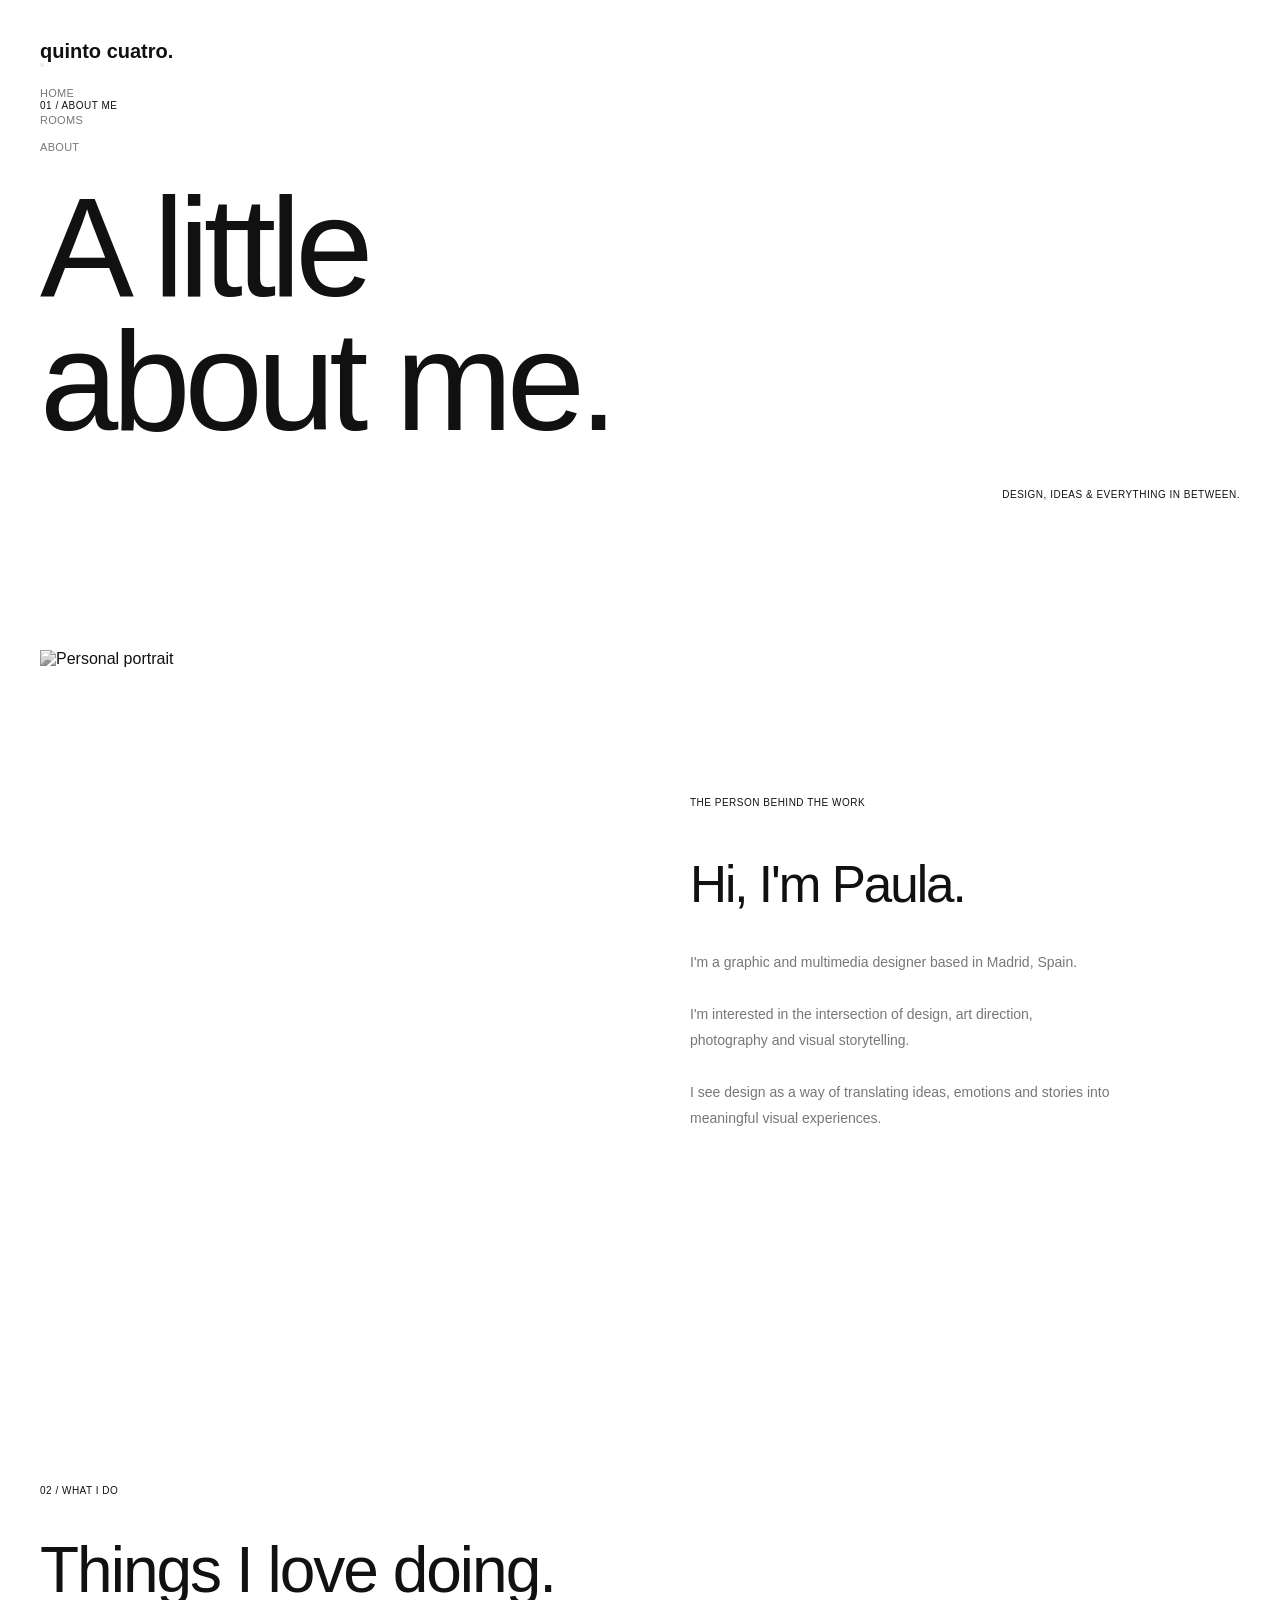
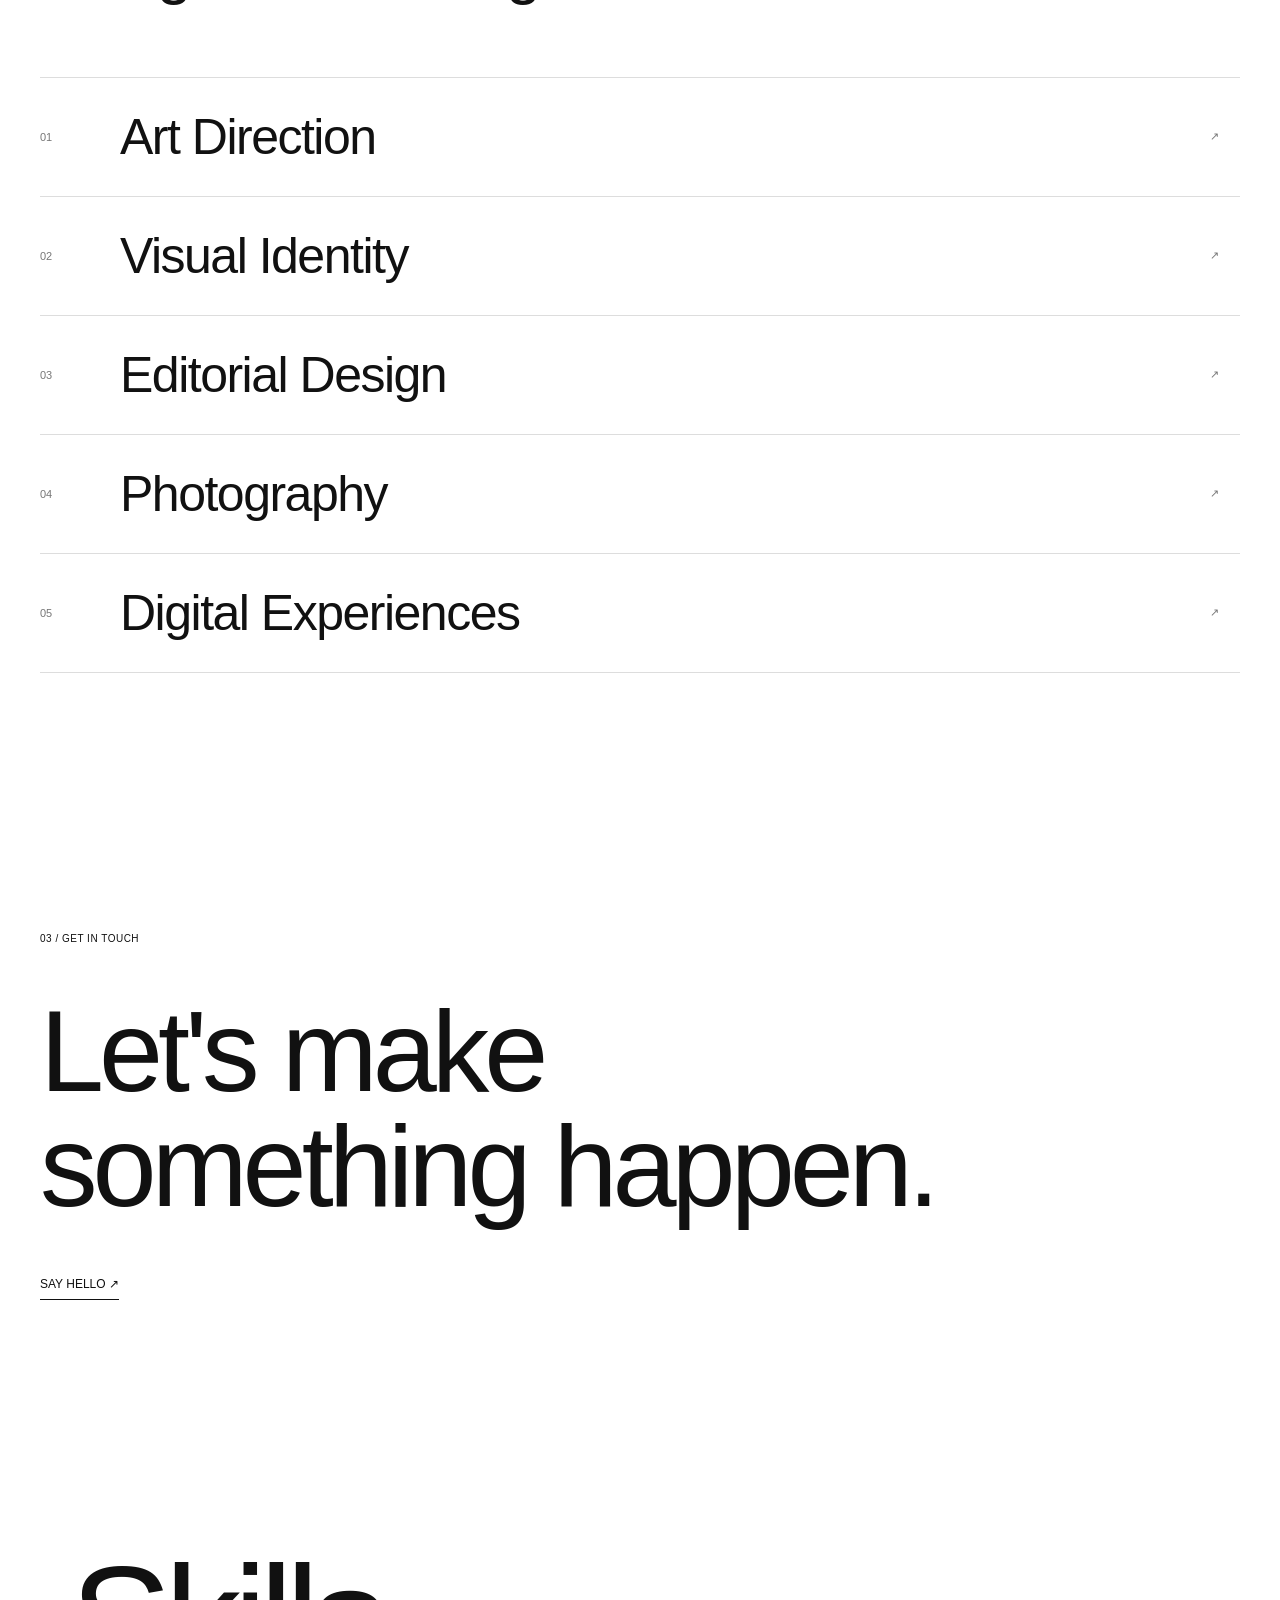
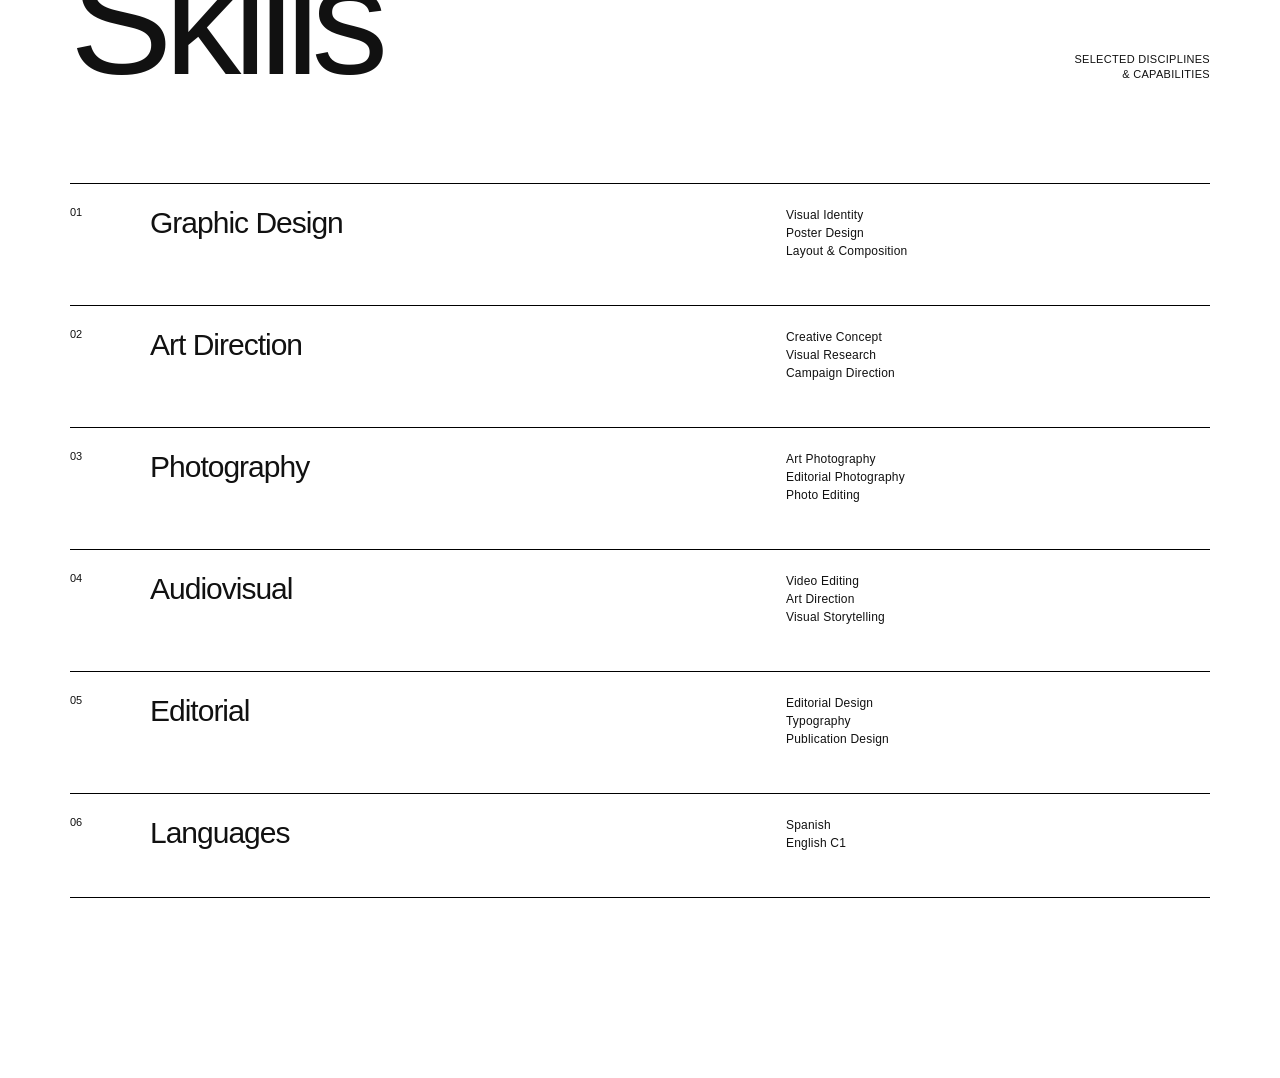
==== about.html @ a39e6487 "Base Home, Rooms, About" ====
<!DOCTYPE html>
<html lang="en">


<head>

    <meta charset="UTF-8">
    <meta name="viewport" content="widht=device-width, initial-scale=1.0">

    <title>bare studio.</title>

    <meta name="description" content="bare studio. Fine Line Tattoo studio in Copenhage.">

    <link rel="stylesheet" href="css/style.css">

</head>



<body>
    <!--MENÚ-->
    <header class="header">
        <div class="logo">
            <a href="index.html">quinto cuatro.</a>
        </div>

        <button type="button"
                class="menu-btn"
                aria-label="Menu"
                aria-controls="main-menu"
                aria-expanded="false">
            <span></span>
            <span></span>
            <span></span>
        </button>

        <nav class="navigation menu" id="main-menu">
            <ul>
                <li><a href="index.html">HOME</a></li>
                <li><a href="rooms.html">ROOMS</a></li>
                <li><a href="about.html">ABOUT</a></li>
            </ul>
        </nav>
    </header>

    <!-- ABOUT ME -->


<!-- ABOUT ME -->

<section class="portfolio-about" id="about">

    <!-- INTRODUCCIÓN -->

    <div class="portfolio-about-intro">

        <p class="portfolio-label">01 / ABOUT ME</p>

        <h1 class="portfolio-about-title">
            A little<br>
            about me.
        </h1>

        <p class="portfolio-intro-caption">
            DESIGN, IDEAS & EVERYTHING IN BETWEEN.
        </p>

    </div>


    <!-- PRESENTACIÓN -->

    <div class="portfolio-about-content">

        <div class="portfolio-about-image">
            <img src="images/about-me.jpg"
                 alt="Personal portrait">
        </div>

        <div class="portfolio-about-info">

            <span class="portfolio-small-label">
                THE PERSON BEHIND THE WORK
            </span>

            <h2>Hi, I'm Paula.</h2>

            <p>
                I'm a graphic and multimedia designer
                based in Madrid, Spain.
            </p>

            <p>
                I'm interested in the intersection
                of design, art direction, photography
                and visual storytelling.
            </p>

            <p>
                I see design as a way of translating
                ideas, emotions and stories into
                meaningful visual experiences.
            </p>

        </div>

    </div>


    <!-- DISCIPLINAS -->

    <div class="portfolio-disciplines">

        <div class="portfolio-disciplines-heading">
            <span class="portfolio-small-label">
                02 / WHAT I DO
            </span>

            <h2>Things I love doing.</h2>
        </div>

        <div class="portfolio-disciplines-list">

            <div class="portfolio-discipline">
                <span>01</span>
                <h3>Art Direction</h3>
                <span>↗</span>
            </div>

            <div class="portfolio-discipline">
                <span>02</span>
                <h3>Visual Identity</h3>
                <span>↗</span>
            </div>

            <div class="portfolio-discipline">
                <span>03</span>
                <h3>Editorial Design</h3>
                <span>↗</span>
            </div>

            <div class="portfolio-discipline">
                <span>04</span>
                <h3>Photography</h3>
                <span>↗</span>
            </div>

            <div class="portfolio-discipline">
                <span>05</span>
                <h3>Digital Experiences</h3>
                <span>↗</span>
            </div>

        </div>

    </div>


    <!-- CONTACTO -->

    <div class="portfolio-about-contact">

        <p class="portfolio-small-label">
            03 / GET IN TOUCH
        </p>

        <h2>Let's make<br>something happen.</h2>

        <a href="mailto:hello@example.com">
            SAY HELLO ↗
        </a>

    </div>

</section>




    <!--SKILLS-->
    <section class="skills">

        <div class="skills-header">
            <h2>Skills</h2>

            <p>
                SELECTED DISCIPLINES<br>
                & CAPABILITIES
            </p>
        </div>


        <div class="skills-list">

            <div class="skill-row">
                <span class="skill-number">01</span>

                <h3>Graphic Design</h3>

                <p>
                    Visual Identity<br>
                    Poster Design<br>
                    Layout & Composition
                </p>
            </div>


            <div class="skill-row">
                <span class="skill-number">02</span>

                <h3>Art Direction</h3>

                <p>
                    Creative Concept<br>
                    Visual Research<br>
                    Campaign Direction
                </p>
            </div>


            <div class="skill-row">
                <span class="skill-number">03</span>

                <h3>Photography</h3>

                <p>
                    Art Photography<br>
                    Editorial Photography<br>
                    Photo Editing
                </p>
            </div>


            <div class="skill-row">
                <span class="skill-number">04</span>

                <h3>Audiovisual</h3>

                <p>
                    Video Editing<br>
                    Art Direction<br>
                    Visual Storytelling
                </p>
            </div>


            <div class="skill-row">
                <span class="skill-number">05</span>

                <h3>Editorial</h3>

                <p>
                    Editorial Design<br>
                    Typography<br>
                    Publication Design
                </p>
            </div>

             <div class="skill-row">
                <span class="skill-number">06</span>

                <h3>Languages</h3>

                <p>
                    Spanish<br>
                    English C1<br>
                </p>
            </div>

        </div>

    </section>


    <script src="https://code.jquery.com/jquery-3.7.1.min.js"></script>
    <script src="js/script.js"></script>


</body>

</html>
---- css/style.css ----
/*GENERAL*/

*{
    margin: 0;
    padding: 0;
    box-sizing: border-box;
}

body {
    background-color: #ffffff;
    color: #111111;
    font-family: Arial, Helvetica, sans-serif;font-family: Arial, Helvetica, sans-serif;
}

/*HOME*/
/* 1) Header */

.header {
    position: fixed;
    z-index: 9999;
    top: 40px;
    left: 40px;
    display: flex;
    flex-direction: column;
    align-items: flex-start;
}

.logo a {
    text-decoration: none;
    color: #111111;
    font-size: 20px;
    font-weight: 600;
    letter-spacing: -0.7;
}

.navigation {
    margin-top: 16px;
}

.navigation ul {
    list-style: none;
    display: flex;
    flex-direction: column;
    gap: 9px;
}

.navigation a {
    text-decoration: none;
    color: #777777;
    font-size: 11px;
    font-weight: 400;
    letter-spacing: 0.3px;
    transition: color 0.3 ease;
}

.navigation a:hover {
    color: #111111;
}



/* 2) Hero */
.hero {
    width: 100%;
    height: 100vh;
    min-height: 650px;
    position: relative;
    display: flex;
    justify-content: center;
    align-items: center;
    padding-left: 80px;
    box-sizing: border-box;
}

.hero-title h1 {
    font-size: 100px;
    font-weight: 500;
    letter-spacing: -5px;
    color: #111111;
    transform: translateX(60px);
}

.hero-bottom {
    position: absolute;
    bottom: 40px;
    width: auto;
    left: 80px;
    right: 0;
    display: flex;
    justify-content: space-between;
    align-items: end;
}

.hero-button {
    grid-column: 2;
    justify-self: center;
    display: flex;
    justify-content: space-between;
}


.hero-info {
    grid-column: 1;
    justify-self: start;
    margin-left: 150px;
    text-align: left;
}

.hero-info p {
    font-size: 11px;
    line-height: 1.6;
    letter-spacing: 0.5px;
    color: #333333;
}


.hero-bottom a {
    display: inline-block;
    width: auto;
    background-color: #111111;
    color: #ffffff;
    text-decoration: none;
    font-size: 11px;
    letter-spacing: 0.5px;
    padding: 14px 28px;
    white-space: nowrap;
    transition: background-color 0.3 ease;
}

.hero-bottom a:hover {
    background-color: #777777;
}

.hero-location {
    grid-column: 3;
    justify-self: end;
    margin-right: 50px;
    text-align: right;
}

.hero-location p {
    font-size: 11px;
    line-height: 1.6;
    letter-spacing: 0.5px;
    color: #333333;
}


/* 3) Selected Work */

.home-work {
    padding: 5px 30px 220px;

    background-color: white;

    font-family: "Helvetica Neue", Helvetica, Arial, sans-serif;
}


.work-intro {
    display: grid;
    grid-template-columns: 1fr 1.5fr 1fr;

    margin-bottom: 180px;

    font-size: 11px;
    line-height: 1.4;
    letter-spacing: 0.3px;
}

.work-intro-text {
    max-width: 320px;
}

.work-intro p:last-child {
    text-align: right;
}

.home-project {
    display: block;

    color: black;
    text-decoration: none;
}

.home-project img {
    display: block;

    width: 100%;
    height: auto;

    transition: opacity 0.4s ease;
}

.home-project:hover img {
    opacity: 0.75;
}


.home-project-info {
    display: grid;
    grid-template-columns: 40px 1fr auto;

    margin-top: 8px;

    font-size: 11px;
    letter-spacing: 0.2px;
}

.home-project-info span:last-child {
    color: #999;
}


.project-large {
    width: 30%;

    margin-left: 5%;
    margin-bottom: 220px;
}


.project-small-right {
    width: 24%;

    margin-left: auto;
    margin-right: 12%;
    margin-bottom: 230px;
}

.project-medium-left {
    width: 32%;

    margin-left: 22%;
}


.all-work {
    width: 100%;
    padding: 120px 30px 80px;

    background-color: white;

    font-family: "Helvetica Neue", Helvetica, Arial, sans-serif;
}


.all-work p {
    margin: 0 0 30px;

    font-size: 11px;
    font-weight: 400;
    letter-spacing: 0.3px;

    text-transform: uppercase;
}

.all-work a {
    width: 100%;

    display: flex;
    justify-content: space-between;
    align-items: flex-end;

    padding-bottom: 18px;

    border-bottom: 1px solid black;

    color: black;
    text-decoration: none;

    font-size: clamp(70px, 12vw, 20px);
    font-weight: 500;

    line-height: 0.85;
    letter-spacing: -8px;
}

.all-work a span {
    font-size: 40px;
    font-weight: 400;

    line-height: 1;
    letter-spacing: 0;

    margin-bottom: 10px;

    transition: transform 0.3s ease;
}


.all-work a:hover span {
    transform: translate(8px, -8px);
}

/*ROOMS*/

/* =========================
   ROOMS
========================= */

.rooms-section {
    background-color: #ffffff;
    color: #111111;
    padding: 100px 40px 80px;
}


/* HEADER */

.rooms-header {
    margin-bottom: 90px;
}

.rooms-top {
    display: flex;
    justify-content: space-between;
    gap: 20px;
    margin-bottom: 70px;
}

.rooms-top span {
    font-size: 10px;
    letter-spacing: 0.5px;
}

.rooms-header h1 {
    font-size: clamp(55px, 8vw, 120px);
    font-weight: 400;
    letter-spacing: -5px;
    line-height: 1;
    margin: 0 0 30px;
}

.rooms-header p {
    font-size: 13px;
    line-height: 1.8;
    color: #777777;
}


/* HORIZONTAL TABS */

.rooms-tabs {
    display: flex;
    justify-content: space-between;
    align-items: center;
    gap: 25px;
    border-bottom: 1px solid #dddddd;
    margin-bottom: 45px;
}

.room-tab {
    position: relative;
    background: none;
    border: none;
    padding: 0 0 20px;
    color: #999999;
    font-size: 11px;
    font-weight: 400;
    letter-spacing: 0.5px;
    white-space: nowrap;
    cursor: pointer;
    transition: color 0.3s ease;
}

.room-tab:hover {
    color: #111111;
}

.room-tab.active {
    color: #111111;
}

.room-tab.active::after {
    content: "";
    position: absolute;
    bottom: -1px;
    left: 0;
    width: 100%;
    height: 2px;
    background-color: #111111;
}


/* PANELS */

.room-panel {
    display: none;
}

.room-panel.active {
    display: block;
    animation: fadeIn 0.4s ease;
}

@keyframes fadeIn {
    from {
        opacity: 0;
        transform: translateY(10px);
    }

    to {
        opacity: 1;
        transform: translateY(0);
    }
}


/* GALLERY */

.room-gallery {
    display: grid;
    grid-template-columns: repeat(2, minmax(0, 1fr));
    gap: 25px;
}

.room-gallery img {
    display: block;
    width: 100%;
    height: 500px;
    object-fit: cover;
}


/* BOTTOM */

.rooms-bottom {
    display: flex;
    justify-content: space-between;
    gap: 20px;
    border-top: 1px solid #dddddd;
    margin-top: 100px;
    padding-top: 25px;
}

.rooms-bottom span {
    font-size: 10px;
    letter-spacing: 0.5px;
}


/* RESPONSIVE */

@media (max-width: 800px) {

    .rooms-section {
        padding: 70px 20px 50px;
    }

    .rooms-header {
        margin-bottom: 65px;
    }

    .rooms-header h1 {
        font-size: 55px;
        letter-spacing: -2px;
    }

    .rooms-tabs {
        justify-content: flex-start;
        gap: 30px;
        overflow-x: auto;
        scrollbar-width: none;
    }

    .rooms-tabs::-webkit-scrollbar {
        display: none;
    }

    .room-gallery {
        gap: 15px;
    }

    .room-gallery img {
        height: 350px;
    }
}

@media (max-width: 480px) {

    .rooms-header h1 {
        font-size: 45px;
    }

    .room-gallery {
        grid-template-columns: 1fr;
    }

    .room-gallery img {
        height: auto;
    }

    .rooms-bottom {
        margin-top: 60px;
    }
}


/*ABOUT*/
/* 1) About me */

.portfolio-about {
    background: #ffffff;
    color: #111111;
    padding: 100px 40px 40px;
}

/* INTRO */

.portfolio-about-intro {
    margin-bottom: 150px;
}

.portfolio-label,
.portfolio-small-label {
    font-size: 10px;
    font-weight: 400;
    letter-spacing: 0.5px;
}

.portfolio-about-title {
    font-size: clamp(65px, 11vw, 170px);
    font-weight: 400;
    letter-spacing: -6px;
    line-height: 0.95;
    margin: 70px 0 40px;
}

.portfolio-intro-caption {
    font-size: 10px;
    letter-spacing: 0.5px;
    text-align: right;
}


/* PRESENTACIÓN */

.portfolio-about-content {
    display: grid;
    grid-template-columns: 1fr 1fr;
    gap: 100px;
    align-items: center;
    margin-bottom: 180px;
}

.portfolio-about-image img {
    display: block;
    width: 100%;
    height: 650px;
    object-fit: cover;
    filter: grayscale(100%);
}

.portfolio-about-info {
    max-width: 420px;
}

.portfolio-about-info h2 {
    font-size: clamp(36px, 4vw, 60px);
    font-weight: 400;
    letter-spacing: -2px;
    margin: 45px 0 35px;
}

.portfolio-about-info p {
    font-size: 14px;
    line-height: 1.9;
    color: #777777;
    margin-bottom: 25px;
}


/* DISCIPLINAS */

.portfolio-disciplines {
    margin-bottom: 180px;
}

.portfolio-disciplines-heading {
    margin-bottom: 70px;
}

.portfolio-disciplines-heading h2 {
    font-size: clamp(35px, 5vw, 65px);
    font-weight: 400;
    letter-spacing: -2px;
    margin-top: 35px;
}

.portfolio-discipline {
    display: grid;
    grid-template-columns: 60px 1fr 30px;
    align-items: center;
    gap: 20px;
    padding: 30px 0;
    border-top: 1px solid #dddddd;
}

.portfolio-discipline:last-child {
    border-bottom: 1px solid #dddddd;
}

.portfolio-discipline span {
    font-size: 11px;
    color: #777777;
}

.portfolio-discipline h3 {
    font-size: clamp(25px, 4vw, 50px);
    font-weight: 400;
    letter-spacing: -1.5px;
    margin: 0;
    transition: transform 0.3s ease;
}

.portfolio-discipline:hover h3 {
    transform: translateX(15px);
}


/* CONTACTO */

.portfolio-about-contact {
    padding: 80px 0 100px;
}

.portfolio-about-contact h2 {
    font-size: clamp(55px, 9vw, 130px);
    font-weight: 400;
    letter-spacing: -5px;
    line-height: 1;
    margin: 50px 0;
}

.portfolio-about-contact a {
    display: inline-block;
    color: #111111;
    text-decoration: none;
    font-size: 12px;
    padding-bottom: 8px;
    border-bottom: 1px solid #111111;
    transition: opacity 0.3s ease;
}

.portfolio-about-contact a:hover {
    opacity: 0.5;
}


/* RESPONSIVE */

@media (max-width: 800px) {

    .portfolio-about {
        padding: 70px 20px 30px;
    }

    .portfolio-about-intro {
        margin-bottom: 90px;
    }

    .portfolio-about-title {
        font-size: clamp(55px, 12vw, 90px);
        letter-spacing: -3px;
        margin-top: 50px;
    }

    .portfolio-about-content {
        grid-template-columns: 1fr;
        gap: 50px;
        margin-bottom: 110px;
    }

    .portfolio-about-image img {
        height: 450px;
    }

    .portfolio-disciplines {
        margin-bottom: 100px;
    }

    .portfolio-discipline {
        grid-template-columns: 35px 1fr 20px;
        gap: 10px;
        padding: 25px 0;
    }

    .portfolio-about-contact {
        padding: 40px 0 70px;
    }

    .portfolio-about-contact h2 {
        letter-spacing: -2px;
    }
}

@media (max-width: 480px) {

    .portfolio-about-title {
        font-size: 52px;
    }

    .portfolio-about-image img {
        height: 350px;
    }

    .portfolio-about-info h2 {
        font-size: 36px;
    }

    .portfolio-about-contact h2 {
        font-size: 50px;
    }
}



/* 2) Skills */

.skills {
    width: 100%;

    padding: 120px 70px 180px;

    background-color: white;

    font-family: inherit;
}

.skills-header {
    display: flex;
    justify-content: space-between;
    align-items: flex-end;

    margin-bottom: 100px;
}

.skills-header h2 {
    margin: 0;

    font-family: "Helvetica Neue", Helvetica, Arial, sans-serif;

    font-size: clamp(50px, 12vw, 190px);
    font-weight: 500;

    line-height: 0.8;
    letter-spacing: -8px;
}

.skills-header p {
    margin: 0;

    font-size: 11px;
    font-weight: 400;

    line-height: 1.4;
    letter-spacing: 0.3px;

    text-align: right;
}

.skills-list {
    width: 100%;

    border-top: 1px solid black;
}

.skill-row {
    display: grid;

    grid-template-columns: 80px 1.5fr 1fr;

    align-items: start;

    padding: 22px 0 45px;

    border-bottom: 1px solid black;
}

.skill-number {
    font-size: 11px;
}

.skill-row h3 {
    margin: 0;

    font-size: 30px;
    font-weight: 400;

    letter-spacing: -1px;
}

.skill-row p {
    margin: 0;

    font-size: 12px;
    font-weight: 400;

    line-height: 1.5;
    letter-spacing: 0.2px;
}



/* FOOTER  */

.portfolio-footer {
    width: 100%;
    box-sizing: border-box;
    background-color: #111111;
    color: #ffffff;
    padding: 45px 40px 25px;
}


/* TOP */

.footer-top {
    display: flex;
    justify-content: space-between;
    align-items: center;
    gap: 20px;
}

.footer-top > span {
    font-size: 10px;
    letter-spacing: 0.5px;
    color: #aaaaaa;
}

.footer-status {
    display: flex;
    align-items: center;
    gap: 10px;
}

.footer-status span:last-child {
    font-size: 10px;
    letter-spacing: 0.5px;
    color: #aaaaaa;
}

.status-dot {
    width: 7px;
    height: 7px;
    background-color: #b4d2b4;
    border-radius: 50%;
}



.footer-contact {
    padding: 100px 0 110px;
}

.footer-contact h2 {
    font-size: clamp(38px, 5vw, 70px);
    font-weight: 400;
    letter-spacing: -2px;
    line-height: 1.1;
    margin: 0 0 20px;
}

.footer-contact p {
    font-size: 14px;
    color: #aaaaaa;
    margin-bottom: 40px;
}

.footer-contact-link {
    display: inline-flex;
    align-items: center;
    gap: 12px;
    padding-bottom: 8px;
    border-bottom: 1px solid #ffffff;
    color: #ffffff;
    text-decoration: none;
    font-size: 11px;
    letter-spacing: 0.5px;
    transition: opacity 0.3s ease;
}

.footer-contact-link:hover {
    opacity: 0.5;
}

.footer-contact-link svg {
    width: 16px;
    height: 16px;
    stroke-width: 1.5;
}



.footer-columns {
    display: grid;
    grid-template-columns: 1fr 1fr;
    gap: 60px;
    border-top: 1px solid #444444;
    padding: 45px 0 90px;
}

.footer-column {
    display: flex;
    flex-direction: column;
    align-items: flex-start;
    gap: 18px;
}

.footer-label {
    color: #888888;
    font-size: 10px;
    letter-spacing: 0.5px;
    margin-bottom: 15px;
}

.footer-column a {
    display: inline-flex;
    align-items: center;
    gap: 12px;
    color: #ffffff;
    text-decoration: none;
    font-size: 12px;
    transition: opacity 0.3s ease;
}

.footer-column a:hover {
    opacity: 0.5;
}

.footer-column a svg {
    width: 16px;
    height: 16px;
    stroke-width: 1.5;
}



.footer-identity {
    display: flex;
    justify-content: space-between;
    align-items: flex-end;
    gap: 30px;
    border-top: 1px solid #444444;
    padding: 35px 0;
}

.footer-logo {
    font-size: 28px;
    font-weight: 500;
    letter-spacing: -1px;
}

.footer-brand p {
    font-size: 10px;
    letter-spacing: 0.5px;
    color: #888888;
    margin-top: 12px;
}

.footer-location {
    display: flex;
    align-items: center;
    gap: 8px;
}

.footer-location span {
    font-size: 10px;
    color: #aaaaaa;
    letter-spacing: 0.5px;
}

.footer-location svg {
    width: 15px;
    height: 15px;
    stroke-width: 1.5;
}



.footer-bottom {
    display: flex;
    justify-content: space-between;
    align-items: center;
    gap: 20px;
    border-top: 1px solid #444444;
    padding-top: 25px;
}

.footer-bottom span,
.footer-bottom a {
    color: #888888;
    font-size: 10px;
    letter-spacing: 0.5px;
    text-decoration: none;
}

.footer-bottom a {
    display: flex;
    align-items: center;
    gap: 8px;
    transition: color 0.3s ease;
}

.footer-bottom a:hover {
    color: #ffffff;
}

.footer-bottom a svg {
    width: 14px;
    height: 14px;
}


/* RESPONSIVE */

@media (max-width: 800px) {

    .portfolio-footer {
        padding: 35px 20px 25px;
    }

    .footer-contact {
        padding: 80px 0;
    }

    .footer-contact h2 {
        font-size: 45px;
    }

    .footer-columns {
        gap: 30px;
        padding-bottom: 70px;
    }

}

@media (max-width: 480px) {

    .footer-top {
        align-items: flex-start;
    }

    .footer-status span:last-child {
        font-size: 8px;
    }

    .footer-contact h2 {
        font-size: 36px;
    }

    .footer-columns {
        grid-template-columns: 1fr 1fr;
        gap: 20px;
    }

    .footer-identity {
        align-items: flex-start;
        flex-direction: column;
        gap: 25px;
    }

    .footer-bottom span,
    .footer-bottom a {
        font-size: 9px;
    }
}
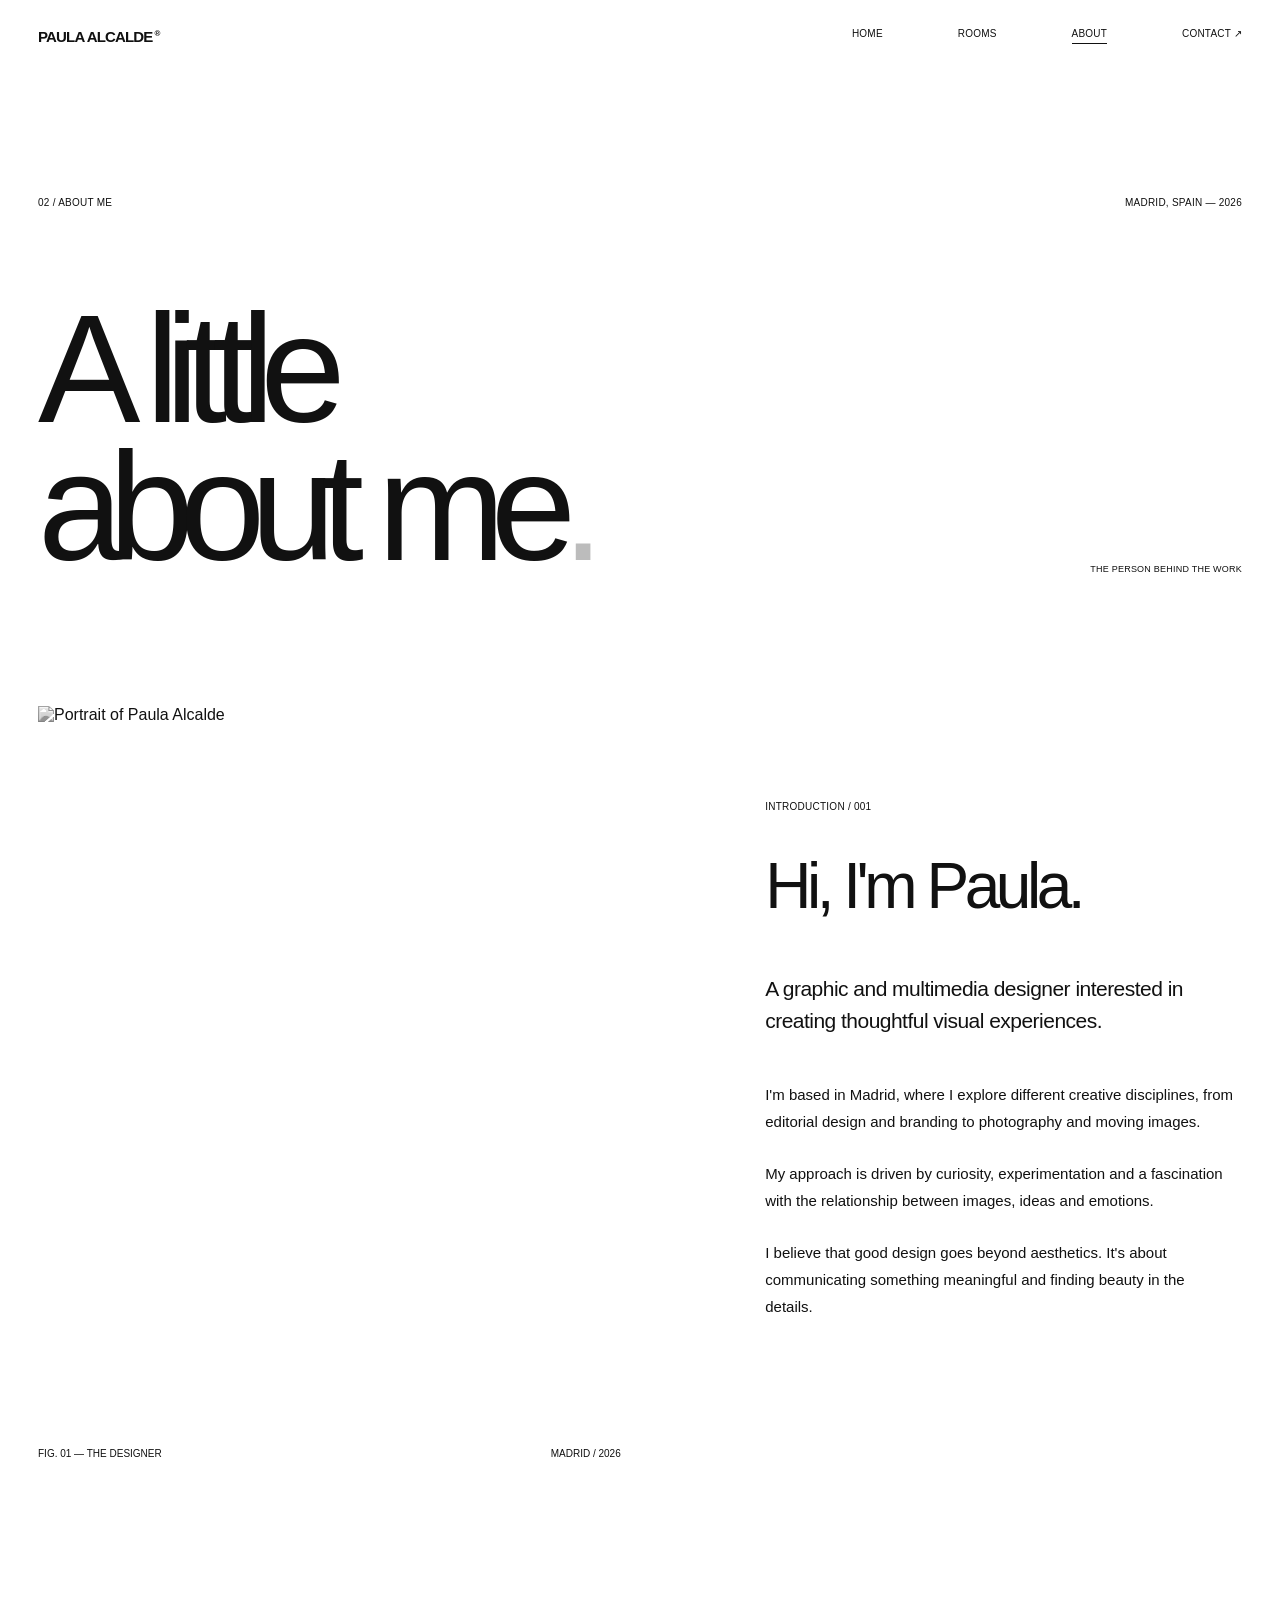
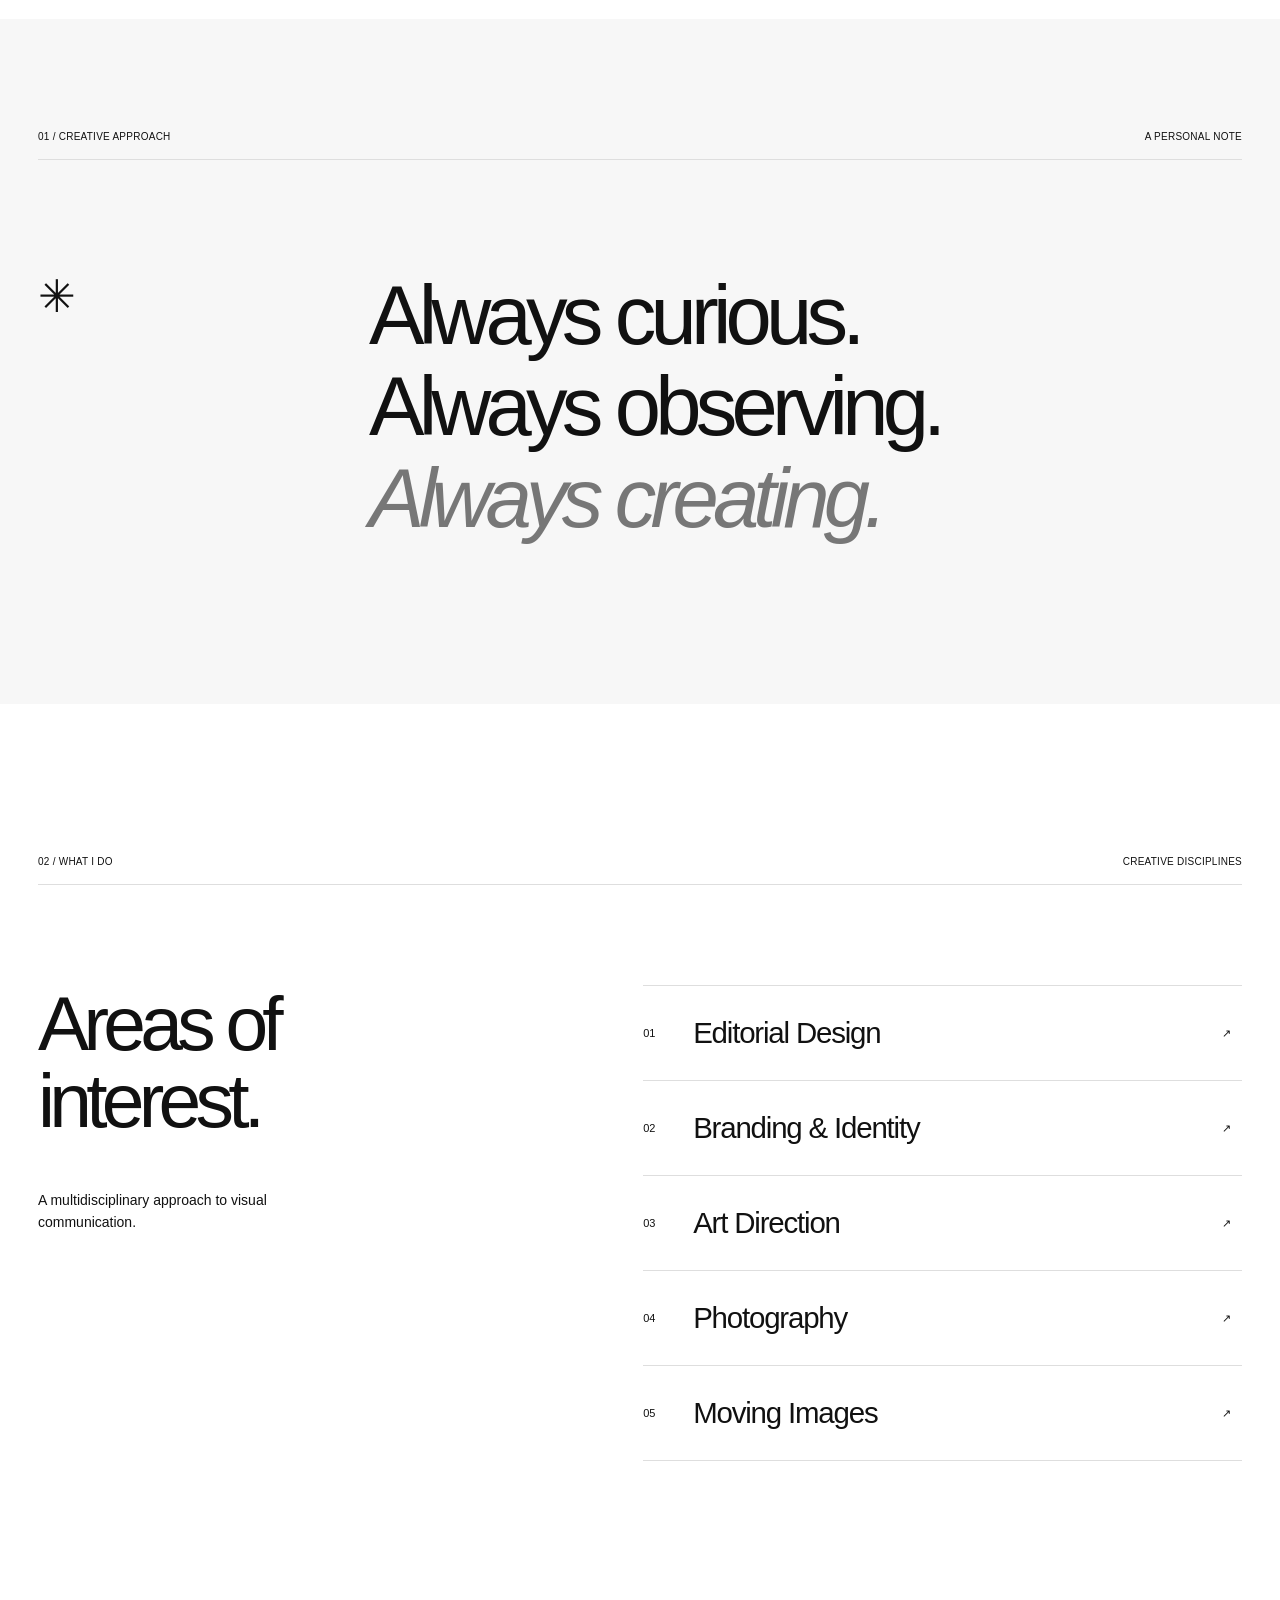
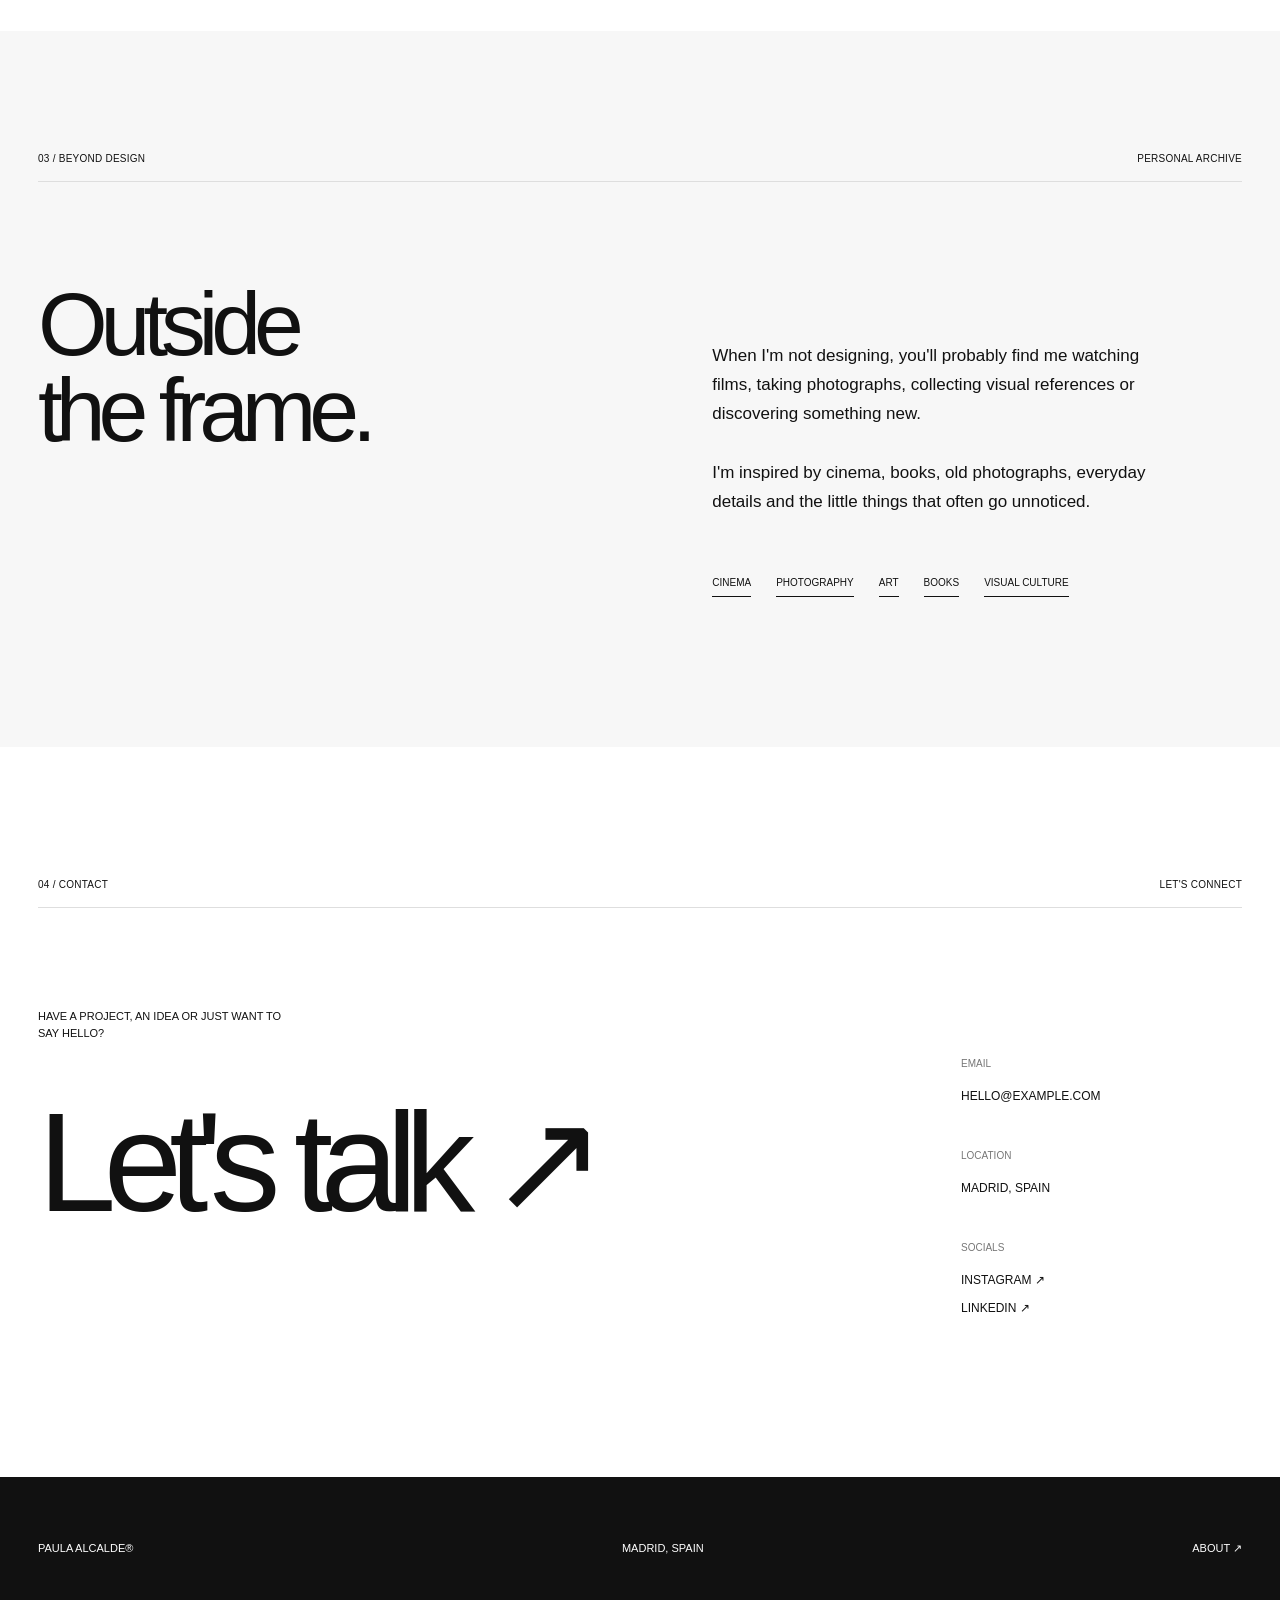
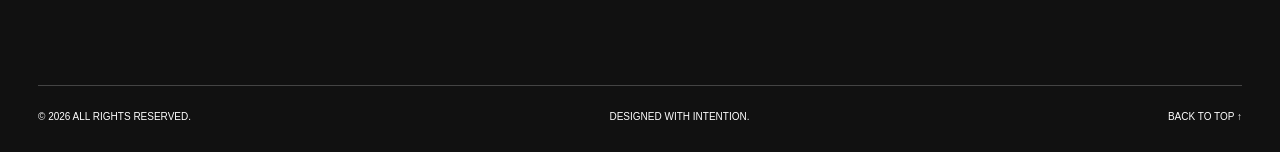
==== commit 5f0670f4: "base" ====
--- a/about.html
+++ b/about.html
@@ -1,281 +1,407 @@
+
 <!DOCTYPE html>
 <html lang="en">
 
-
 <head>
 
     <meta charset="UTF-8">
-    <meta name="viewport" content="widht=device-width, initial-scale=1.0">
-
-    <title>bare studio.</title>
-
-    <meta name="description" content="bare studio. Fine Line Tattoo studio in Copenhage.">
+    <meta name="viewport"
+          content="width=device-width, initial-scale=1.0">
+
+    <meta name="description"
+          content="About Paula Alcalde, a graphic and multimedia designer based in Madrid.">
+
+    <title>About — Paula Alcalde®</title>
 
     <link rel="stylesheet" href="css/style.css">
 
+    <script src="js/script.js" defer></script>
+
 </head>
 
-
-
 <body>
-    <!--MENÚ-->
-    <header class="header">
-        <div class="logo">
-            <a href="index.html">quinto cuatro.</a>
+
+    <!-- HEADER -->
+
+    <header class="site-header">
+
+        <a class="wordmark" href="index.html">
+            PAULA ALCALDE<sup>®</sup>
+        </a>
+
+        <button class="menu-button"
+                type="button"
+                aria-label="Toggle navigation"
+                aria-expanded="false"
+                aria-controls="navigation">
+            MENU
+        </button>
+
+        <nav class="site-nav"
+             id="navigation"
+             aria-label="Main navigation">
+
+            <a href="index.html">HOME</a>
+            <a href="rooms.html">ROOMS</a>
+            <a href="about.html" aria-current="page">ABOUT</a>
+            <a href="mailto:hello@example.com">CONTACT ↗</a>
+
+        </nav>
+
+    </header>
+
+
+    <main>
+
+        <!-- ABOUT INTRODUCTION -->
+
+        <section class="about-intro wrap">
+
+            <div class="intro-meta eyebrow">
+
+                <span>02 / ABOUT ME</span>
+                <span>MADRID, SPAIN — 2026</span>
+
+            </div>
+
+            <div class="about-heading">
+
+                <h1 class="reveal">
+                    A little<br>
+                    about me<span class="muted">.</span>
+                </h1>
+
+                <p class="micro">
+                    THE PERSON BEHIND THE WORK
+                </p>
+
+            </div>
+
+
+            <!-- PORTRAIT & INTRODUCTION -->
+
+            <div class="about-layout">
+
+                <div class="about-image reveal">
+
+                    <img src="images/about/portrait.jpg"
+                         alt="Portrait of Paula Alcalde">
+
+                    <div class="image-caption">
+
+                        <span>FIG. 01 — THE DESIGNER</span>
+                        <span>MADRID / 2026</span>
+
+                    </div>
+
+                </div>
+
+
+                <div class="about-text reveal">
+
+                    <span class="eyebrow">
+                        INTRODUCTION / 001
+                    </span>
+
+                    <h2>
+                        Hi, I'm Paula.
+                    </h2>
+
+                    <p class="about-lead">
+                        A graphic and multimedia designer
+                        interested in creating thoughtful
+                        visual experiences.
+                    </p>
+
+                    <p>
+                        I'm based in Madrid, where I explore
+                        different creative disciplines,
+                        from editorial design and branding
+                        to photography and moving images.
+                    </p>
+
+                    <p>
+                        My approach is driven by curiosity,
+                        experimentation and a fascination
+                        with the relationship between
+                        images, ideas and emotions.
+                    </p>
+
+                    <p>
+                        I believe that good design goes
+                        beyond aesthetics. It's about
+                        communicating something meaningful
+                        and finding beauty in the details.
+                    </p>
+
+                </div>
+
+            </div>
+
+        </section>
+
+
+
+        <!-- PERSONAL STATEMENT -->
+
+        <section class="about-quote wrap">
+
+            <div class="section-meta eyebrow">
+
+                <span>01 / CREATIVE APPROACH</span>
+                <span>A PERSONAL NOTE</span>
+
+            </div>
+
+            <div class="quote-layout">
+
+                <span class="quote-symbol">✳</span>
+
+                <h2 class="reveal">
+                    Always curious.<br>
+                    Always observing.<br>
+                    <em>Always creating.</em>
+                </h2>
+
+            </div>
+
+        </section>
+
+
+
+        <!-- CREATIVE DISCIPLINES -->
+
+        <section class="about-disciplines wrap">
+
+            <div class="section-meta eyebrow">
+
+                <span>02 / WHAT I DO</span>
+                <span>CREATIVE DISCIPLINES</span>
+
+            </div>
+
+            <div class="disciplines-layout">
+
+                <div class="disciplines-heading">
+
+                    <h2 class="reveal">
+                        Areas of<br>
+                        interest.
+                    </h2>
+
+                    <p>
+                        A multidisciplinary approach
+                        to visual communication.
+                    </p>
+
+                </div>
+
+
+                <div class="disciplines-list">
+
+                    <div class="discipline-item">
+                        <span>01</span>
+                        <h3>Editorial Design</h3>
+                        <span>↗</span>
+                    </div>
+
+                    <div class="discipline-item">
+                        <span>02</span>
+                        <h3>Branding & Identity</h3>
+                        <span>↗</span>
+                    </div>
+
+                    <div class="discipline-item">
+                        <span>03</span>
+                        <h3>Art Direction</h3>
+                        <span>↗</span>
+                    </div>
+
+                    <div class="discipline-item">
+                        <span>04</span>
+                        <h3>Photography</h3>
+                        <span>↗</span>
+                    </div>
+
+                    <div class="discipline-item">
+                        <span>05</span>
+                        <h3>Moving Images</h3>
+                        <span>↗</span>
+                    </div>
+
+                </div>
+
+            </div>
+
+        </section>
+
+
+
+        <!-- BEYOND DESIGN -->
+
+        <section class="about-personal wrap">
+
+            <div class="section-meta eyebrow">
+
+                <span>03 / BEYOND DESIGN</span>
+                <span>PERSONAL ARCHIVE</span>
+
+            </div>
+
+
+            <div class="personal-layout">
+
+                <div class="personal-title">
+
+                    <h2 class="reveal">
+                        Outside<br>
+                        the frame.
+                    </h2>
+
+                </div>
+
+
+                <div class="personal-description reveal">
+
+                    <p>
+                        When I'm not designing, you'll
+                        probably find me watching films,
+                        taking photographs, collecting
+                        visual references or discovering
+                        something new.
+                    </p>
+
+                    <p>
+                        I'm inspired by cinema, books,
+                        old photographs, everyday details
+                        and the little things that often
+                        go unnoticed.
+                    </p>
+
+                    <div class="personal-interests">
+
+                        <span>CINEMA</span>
+                        <span>PHOTOGRAPHY</span>
+                        <span>ART</span>
+                        <span>BOOKS</span>
+                        <span>VISUAL CULTURE</span>
+
+                    </div>
+
+                </div>
+
+            </div>
+
+        </section>
+
+
+
+        <!-- CONTACT -->
+
+        <section class="about-contact wrap">
+
+            <div class="section-meta eyebrow">
+
+                <span>04 / CONTACT</span>
+                <span>LET'S CONNECT</span>
+
+            </div>
+
+
+            <div class="about-contact-layout">
+
+                <div>
+
+                    <p>
+                        HAVE A PROJECT, AN IDEA
+                        OR JUST WANT TO SAY HELLO?
+                    </p>
+
+                    <h2 class="reveal">
+
+                        <a href="mailto:hello@example.com">
+                            Let's talk ↗
+                        </a>
+
+                    </h2>
+
+                </div>
+
+
+                <div class="about-contact-info">
+
+                    <div>
+                        <span>EMAIL</span>
+
+                        <a href="mailto:hello@example.com">
+                            HELLO@EXAMPLE.COM
+                        </a>
+                    </div>
+
+                    <div>
+                        <span>LOCATION</span>
+                        <p>MADRID, SPAIN</p>
+                    </div>
+
+                    <div>
+                        <span>SOCIALS</span>
+
+                        <a href="https://www.instagram.com/"
+                           target="_blank"
+                           rel="noopener noreferrer">
+                            INSTAGRAM ↗
+                        </a>
+
+                        <a href="https://www.linkedin.com/"
+                           target="_blank"
+                           rel="noopener noreferrer">
+                            LINKEDIN ↗
+                        </a>
+
+                    </div>
+
+                </div>
+
+            </div>
+
+        </section>
+
+    </main>
+
+
+
+    <!-- FOOTER -->
+
+    <footer class="footer">
+
+        <div class="footer-top">
+
+            <span>PAULA ALCALDE®</span>
+            <span>MADRID, SPAIN</span>
+
+            <a href="about.html">
+                ABOUT ↗
+            </a>
+
         </div>
 
-        <button type="button"
-                class="menu-btn"
-                aria-label="Menu"
-                aria-controls="main-menu"
-                aria-expanded="false">
-            <span></span>
-            <span></span>
-            <span></span>
-        </button>
-
-        <nav class="navigation menu" id="main-menu">
-            <ul>
-                <li><a href="index.html">HOME</a></li>
-                <li><a href="rooms.html">ROOMS</a></li>
-                <li><a href="about.html">ABOUT</a></li>
-            </ul>
-        </nav>
-    </header>
-
-    <!-- ABOUT ME -->
-
-
-<!-- ABOUT ME -->
-
-<section class="portfolio-about" id="about">
-
-    <!-- INTRODUCCIÓN -->
-
-    <div class="portfolio-about-intro">
-
-        <p class="portfolio-label">01 / ABOUT ME</p>
-
-        <h1 class="portfolio-about-title">
-            A little<br>
-            about me.
-        </h1>
-
-        <p class="portfolio-intro-caption">
-            DESIGN, IDEAS & EVERYTHING IN BETWEEN.
-        </p>
-
-    </div>
-
-
-    <!-- PRESENTACIÓN -->
-
-    <div class="portfolio-about-content">
-
-        <div class="portfolio-about-image">
-            <img src="images/about-me.jpg"
-                 alt="Personal portrait">
+        <div class="footer-bottom">
+
+            <span>
+                © 2026 ALL RIGHTS RESERVED.
+            </span>
+
+            <span>
+                DESIGNED WITH INTENTION.
+            </span>
+
+            <a href="#">
+                BACK TO TOP ↑
+            </a>
+
         </div>
 
-        <div class="portfolio-about-info">
-
-            <span class="portfolio-small-label">
-                THE PERSON BEHIND THE WORK
-            </span>
-
-            <h2>Hi, I'm Paula.</h2>
-
-            <p>
-                I'm a graphic and multimedia designer
-                based in Madrid, Spain.
-            </p>
-
-            <p>
-                I'm interested in the intersection
-                of design, art direction, photography
-                and visual storytelling.
-            </p>
-
-            <p>
-                I see design as a way of translating
-                ideas, emotions and stories into
-                meaningful visual experiences.
-            </p>
-
-        </div>
-
-    </div>
-
-
-    <!-- DISCIPLINAS -->
-
-    <div class="portfolio-disciplines">
-
-        <div class="portfolio-disciplines-heading">
-            <span class="portfolio-small-label">
-                02 / WHAT I DO
-            </span>
-
-            <h2>Things I love doing.</h2>
-        </div>
-
-        <div class="portfolio-disciplines-list">
-
-            <div class="portfolio-discipline">
-                <span>01</span>
-                <h3>Art Direction</h3>
-                <span>↗</span>
-            </div>
-
-            <div class="portfolio-discipline">
-                <span>02</span>
-                <h3>Visual Identity</h3>
-                <span>↗</span>
-            </div>
-
-            <div class="portfolio-discipline">
-                <span>03</span>
-                <h3>Editorial Design</h3>
-                <span>↗</span>
-            </div>
-
-            <div class="portfolio-discipline">
-                <span>04</span>
-                <h3>Photography</h3>
-                <span>↗</span>
-            </div>
-
-            <div class="portfolio-discipline">
-                <span>05</span>
-                <h3>Digital Experiences</h3>
-                <span>↗</span>
-            </div>
-
-        </div>
-
-    </div>
-
-
-    <!-- CONTACTO -->
-
-    <div class="portfolio-about-contact">
-
-        <p class="portfolio-small-label">
-            03 / GET IN TOUCH
-        </p>
-
-        <h2>Let's make<br>something happen.</h2>
-
-        <a href="mailto:hello@example.com">
-            SAY HELLO ↗
-        </a>
-
-    </div>
-
-</section>
-
-
-
-
-    <!--SKILLS-->
-    <section class="skills">
-
-        <div class="skills-header">
-            <h2>Skills</h2>
-
-            <p>
-                SELECTED DISCIPLINES<br>
-                & CAPABILITIES
-            </p>
-        </div>
-
-
-        <div class="skills-list">
-
-            <div class="skill-row">
-                <span class="skill-number">01</span>
-
-                <h3>Graphic Design</h3>
-
-                <p>
-                    Visual Identity<br>
-                    Poster Design<br>
-                    Layout & Composition
-                </p>
-            </div>
-
-
-            <div class="skill-row">
-                <span class="skill-number">02</span>
-
-                <h3>Art Direction</h3>
-
-                <p>
-                    Creative Concept<br>
-                    Visual Research<br>
-                    Campaign Direction
-                </p>
-            </div>
-
-
-            <div class="skill-row">
-                <span class="skill-number">03</span>
-
-                <h3>Photography</h3>
-
-                <p>
-                    Art Photography<br>
-                    Editorial Photography<br>
-                    Photo Editing
-                </p>
-            </div>
-
-
-            <div class="skill-row">
-                <span class="skill-number">04</span>
-
-                <h3>Audiovisual</h3>
-
-                <p>
-                    Video Editing<br>
-                    Art Direction<br>
-                    Visual Storytelling
-                </p>
-            </div>
-
-
-            <div class="skill-row">
-                <span class="skill-number">05</span>
-
-                <h3>Editorial</h3>
-
-                <p>
-                    Editorial Design<br>
-                    Typography<br>
-                    Publication Design
-                </p>
-            </div>
-
-             <div class="skill-row">
-                <span class="skill-number">06</span>
-
-                <h3>Languages</h3>
-
-                <p>
-                    Spanish<br>
-                    English C1<br>
-                </p>
-            </div>
-
-        </div>
-
-    </section>
-
-
-    <script src="https://code.jquery.com/jquery-3.7.1.min.js"></script>
-    <script src="js/script.js"></script>
-
+    </footer>
 
 </body>
-
-</html>+</html>
--- a/css/style.css
+++ b/css/style.css
@@ -1,1068 +1,1829 @@
-/*GENERAL*/
-
-*{
+
+/* ==========================================
+   PAULA ALCALDE®
+   EDITORIAL & EXPERIMENTAL PORTFOLIO
+========================================== */
+
+
+/* ==========================================
+   01. VARIABLES & RESET
+========================================== */
+
+:root {
+    --white: #ffffff;
+    --black: #111111;
+    --gray: #777777;
+    --light-gray: #dedede;
+    --off-white: #f7f7f7;
+
+    --font-main: "Helvetica Neue", Helvetica, Arial, sans-serif;
+
+    --page-padding: 38px;
+    --header-height: 85px;
+
+    --ease: cubic-bezier(0.22, 1, 0.36, 1);
+}
+
+* {
     margin: 0;
     padding: 0;
     box-sizing: border-box;
 }
 
+html {
+    scroll-behavior: smooth;
+}
+
 body {
-    background-color: #ffffff;
-    color: #111111;
-    font-family: Arial, Helvetica, sans-serif;font-family: Arial, Helvetica, sans-serif;
-}
-
-/*HOME*/
-/* 1) Header */
-
-.header {
-    position: fixed;
-    z-index: 9999;
-    top: 40px;
-    left: 40px;
-    display: flex;
-    flex-direction: column;
+    background: var(--white);
+    color: var(--black);
+    font-family: var(--font-main);
+    -webkit-font-smoothing: antialiased;
+    overflow-x: hidden;
+}
+
+body.menu-open {
+    overflow: hidden;
+}
+
+a {
+    color: inherit;
+    text-decoration: none;
+}
+
+button {
+    font: inherit;
+}
+
+img {
+    display: block;
+    width: 100%;
+}
+
+[hidden] {
+    display: none !important;
+}
+
+::selection {
+    background: var(--black);
+    color: var(--white);
+}
+
+
+/* ==========================================
+   02. GENERAL ELEMENTS
+========================================== */
+
+.wrap {
+    width: 100%;
+    padding-left: var(--page-padding);
+    padding-right: var(--page-padding);
+}
+
+.eyebrow,
+.micro,
+.caption {
+    font-size: 10px;
+    font-weight: 400;
+    letter-spacing: 0.025em;
+    line-height: 1.5;
+}
+
+.micro {
+    font-size: 9px;
+}
+
+.muted {
+    color: #bcbcbc;
+}
+
+.intro-meta,
+.section-meta {
+    display: flex;
+    justify-content: space-between;
+    align-items: center;
+    gap: 20px;
+}
+
+.section-meta {
+    padding-bottom: 15px;
+    border-bottom: 1px solid var(--light-gray);
+}
+
+.section-link {
+    display: flex;
+    align-items: center;
+    justify-content: space-between;
+    gap: 30px;
+
+    width: 100%;
+    padding: 20px 0;
+
+    border-top: 1px solid var(--black);
+    border-bottom: 1px solid var(--black);
+
+    font-size: 11px;
+    transition: padding 0.4s var(--ease);
+}
+
+.section-link span:last-child {
+    font-size: 20px;
+    transition: transform 0.4s var(--ease);
+}
+
+.section-link:hover {
+    padding-left: 12px;
+    padding-right: 12px;
+}
+
+.section-link:hover span:last-child {
+    transform: translate(5px, -5px);
+}
+
+
+/* ==========================================
+   03. HEADER
+========================================== */
+
+.site-header {
+    position: relative;
+    z-index: 1000;
+
+    min-height: var(--header-height);
+    padding: 28px var(--page-padding);
+
+    display: flex;
     align-items: flex-start;
-}
-
-.logo a {
-    text-decoration: none;
-    color: #111111;
-    font-size: 20px;
+    justify-content: space-between;
+    gap: 30px;
+
+    background: var(--white);
+}
+
+.wordmark {
+    font-size: 15px;
     font-weight: 600;
-    letter-spacing: -0.7;
-}
-
-.navigation {
-    margin-top: 16px;
-}
-
-.navigation ul {
-    list-style: none;
-    display: flex;
-    flex-direction: column;
-    gap: 9px;
-}
-
-.navigation a {
-    text-decoration: none;
-    color: #777777;
+    letter-spacing: -0.055em;
+    white-space: nowrap;
+}
+
+.wordmark sup {
+    font-size: 8px;
+    margin-left: 2px;
+}
+
+.site-nav {
+    display: flex;
+    align-items: center;
+    gap: 75px;
+}
+
+.site-nav a {
+    position: relative;
+    font-size: 10px;
+    font-weight: 400;
+    letter-spacing: 0.02em;
+    padding-bottom: 5px;
+}
+
+.site-nav a::after {
+    content: "";
+    position: absolute;
+    left: 0;
+    bottom: 0;
+
+    width: 0;
+    height: 1px;
+    background: var(--black);
+
+    transition: width 0.4s var(--ease);
+}
+
+.site-nav a:hover::after,
+.site-nav a[aria-current="page"]::after {
+    width: 100%;
+}
+
+.menu-button {
+    display: none;
+    background: none;
+    border: none;
     font-size: 11px;
+    cursor: pointer;
+}
+
+
+/* ==========================================
+   04. HOME — INTRO
+========================================== */
+
+.intro {
+    padding-top: 110px;
+    padding-bottom: 95px;
+}
+
+.intro-meta {
+    margin-bottom: 80px;
+}
+
+.intro h1 {
+    font-size: clamp(95px, 15vw, 250px);
     font-weight: 400;
-    letter-spacing: 0.3px;
-    transition: color 0.3 ease;
-}
-
-.navigation a:hover {
-    color: #111111;
-}
-
-
-
-/* 2) Hero */
-.hero {
-    width: 100%;
-    height: 100vh;
-    min-height: 650px;
+    line-height: 0.85;
+    letter-spacing: -0.105em;
+}
+
+.intro-note {
+    max-width: 300px;
+    margin-top: 60px;
+    margin-left: auto;
+
+    font-size: 15px;
+    line-height: 1.55;
+}
+
+
+/* ==========================================
+   05. HOME — PROJECT GALLERY
+========================================== */
+
+.gallery-section {
+    padding-top: 35px;
+    padding-bottom: 150px;
+}
+
+.gallery-section .section-meta {
+    margin-bottom: 55px;
+}
+
+.gallery {
+    display: grid;
+    grid-template-columns: repeat(12, minmax(0, 1fr));
+    column-gap: 18px;
+    row-gap: 100px;
+    align-items: start;
+}
+
+.project {
+    display: block;
+    min-width: 0;
+}
+
+.project:nth-child(1) {
+    grid-column: 1 / 7;
+}
+
+.project:nth-child(2) {
+    grid-column: 8 / 12;
+    margin-top: 120px;
+}
+
+.project:nth-child(3) {
+    grid-column: 2 / 5;
+    margin-top: -10px;
+}
+
+.project:nth-child(4) {
+    grid-column: 7 / 13;
+    margin-top: 130px;
+}
+
+.project:nth-child(5) {
+    grid-column: 3 / 10;
+    margin-top: 80px;
+}
+
+.project-media {
     position: relative;
-    display: flex;
-    justify-content: center;
-    align-items: center;
-    padding-left: 80px;
-    box-sizing: border-box;
-}
-
-.hero-title h1 {
-    font-size: 100px;
-    font-weight: 500;
-    letter-spacing: -5px;
-    color: #111111;
-    transform: translateX(60px);
-}
-
-.hero-bottom {
-    position: absolute;
-    bottom: 40px;
-    width: auto;
-    left: 80px;
-    right: 0;
-    display: flex;
-    justify-content: space-between;
-    align-items: end;
-}
-
-.hero-button {
-    grid-column: 2;
-    justify-self: center;
-    display: flex;
-    justify-content: space-between;
-}
-
-
-.hero-info {
-    grid-column: 1;
-    justify-self: start;
-    margin-left: 150px;
-    text-align: left;
-}
-
-.hero-info p {
-    font-size: 11px;
-    line-height: 1.6;
-    letter-spacing: 0.5px;
-    color: #333333;
-}
-
-
-.hero-bottom a {
-    display: inline-block;
-    width: auto;
-    background-color: #111111;
-    color: #ffffff;
-    text-decoration: none;
-    font-size: 11px;
-    letter-spacing: 0.5px;
-    padding: 14px 28px;
-    white-space: nowrap;
-    transition: background-color 0.3 ease;
-}
-
-.hero-bottom a:hover {
-    background-color: #777777;
-}
-
-.hero-location {
-    grid-column: 3;
-    justify-self: end;
-    margin-right: 50px;
-    text-align: right;
-}
-
-.hero-location p {
-    font-size: 11px;
-    line-height: 1.6;
-    letter-spacing: 0.5px;
-    color: #333333;
-}
-
-
-/* 3) Selected Work */
-
-.home-work {
-    padding: 5px 30px 220px;
-
-    background-color: white;
-
-    font-family: "Helvetica Neue", Helvetica, Arial, sans-serif;
-}
-
-
-.work-intro {
-    display: grid;
-    grid-template-columns: 1fr 1.5fr 1fr;
-
-    margin-bottom: 180px;
-
-    font-size: 11px;
-    line-height: 1.4;
-    letter-spacing: 0.3px;
-}
-
-.work-intro-text {
-    max-width: 320px;
-}
-
-.work-intro p:last-child {
-    text-align: right;
-}
-
-.home-project {
-    display: block;
-
-    color: black;
-    text-decoration: none;
-}
-
-.home-project img {
-    display: block;
-
+    overflow: hidden;
+    background: var(--off-white);
+}
+
+.project-media img {
     width: 100%;
     height: auto;
-
-    transition: opacity 0.4s ease;
-}
-
-.home-project:hover img {
-    opacity: 0.75;
-}
-
-
-.home-project-info {
+    transition: transform 1.1s var(--ease);
+}
+
+.project:hover .project-media img {
+    transform: scale(1.035);
+}
+
+.project-caption {
+    display: flex;
+    justify-content: space-between;
+    gap: 20px;
+    margin-top: 12px;
+}
+
+.project-caption span:last-child {
+    color: var(--gray);
+    text-align: right;
+}
+
+.gallery-section > .section-link {
+    max-width: 390px;
+    margin: 130px 0 0 auto;
+}
+
+
+/* ==========================================
+   06. HOME — STATEMENT
+========================================== */
+
+.statement {
+    padding-top: 120px;
+    padding-bottom: 160px;
+    background: var(--off-white);
+}
+
+.statement-grid {
     display: grid;
-    grid-template-columns: 40px 1fr auto;
-
-    margin-top: 8px;
-
-    font-size: 11px;
-    letter-spacing: 0.2px;
-}
-
-.home-project-info span:last-child {
-    color: #999;
-}
-
-
-.project-large {
-    width: 30%;
-
-    margin-left: 5%;
-    margin-bottom: 220px;
-}
-
-
-.project-small-right {
-    width: 24%;
-
+    grid-template-columns: 1fr 2fr;
+    gap: 60px;
+}
+
+.statement h2 {
+    max-width: 950px;
+
+    font-size: clamp(35px, 4.6vw, 76px);
+    font-weight: 400;
+    letter-spacing: -0.055em;
+    line-height: 1.12;
+}
+
+.statement p {
+    max-width: 390px;
+    margin-top: 80px;
     margin-left: auto;
-    margin-right: 12%;
-    margin-bottom: 230px;
-}
-
-.project-medium-left {
-    width: 32%;
-
-    margin-left: 22%;
-}
-
-
-.all-work {
-    width: 100%;
-    padding: 120px 30px 80px;
-
-    background-color: white;
-
-    font-family: "Helvetica Neue", Helvetica, Arial, sans-serif;
-}
-
-
-.all-work p {
-    margin: 0 0 30px;
-
-    font-size: 11px;
+
+    font-size: 15px;
+    line-height: 1.7;
+}
+
+.statement .section-link {
+    max-width: 390px;
+    margin: 60px 0 0 auto;
+}
+
+
+/* ==========================================
+   07. HOME — CONTACT
+========================================== */
+
+.contact-band {
+    padding-top: 130px;
+    padding-bottom: 150px;
+}
+
+.contact-band h2 {
+    margin: 65px 0 45px;
+
+    font-size: clamp(75px, 12vw, 190px);
     font-weight: 400;
-    letter-spacing: 0.3px;
-
-    text-transform: uppercase;
-}
-
-.all-work a {
-    width: 100%;
-
+    letter-spacing: -0.09em;
+    line-height: 0.95;
+}
+
+.contact-band h2 a {
+    display: inline-block;
+    transition: transform 0.5s var(--ease);
+}
+
+.contact-band h2 a:hover {
+    transform: translateX(15px);
+}
+
+
+/* ==========================================
+   08. ROOMS — INTRO
+========================================== */
+
+.rooms-intro {
+    padding-top: 110px;
+    padding-bottom: 120px;
+}
+
+.rooms-intro .intro-meta {
+    margin-bottom: 90px;
+}
+
+.rooms-heading h1 {
+    font-size: clamp(85px, 13vw, 220px);
+    font-weight: 400;
+    letter-spacing: -0.1em;
+    line-height: 0.9;
+}
+
+.rooms-heading-info {
     display: flex;
     justify-content: space-between;
     align-items: flex-end;
-
-    padding-bottom: 18px;
-
-    border-bottom: 1px solid black;
-
-    color: black;
-    text-decoration: none;
-
-    font-size: clamp(70px, 12vw, 20px);
-    font-weight: 500;
-
-    line-height: 0.85;
-    letter-spacing: -8px;
-}
-
-.all-work a span {
-    font-size: 40px;
-    font-weight: 400;
-
-    line-height: 1;
-    letter-spacing: 0;
-
-    margin-bottom: 10px;
-
-    transition: transform 0.3s ease;
-}
-
-
-.all-work a:hover span {
-    transform: translate(8px, -8px);
-}
-
-/*ROOMS*/
-
-/* =========================
-   ROOMS
-========================= */
-
-.rooms-section {
-    background-color: #ffffff;
-    color: #111111;
-    padding: 100px 40px 80px;
-}
-
-
-/* HEADER */
-
-.rooms-header {
-    margin-bottom: 90px;
-}
-
-.rooms-top {
-    display: flex;
-    justify-content: space-between;
-    gap: 20px;
-    margin-bottom: 70px;
-}
-
-.rooms-top span {
-    font-size: 10px;
-    letter-spacing: 0.5px;
-}
-
-.rooms-header h1 {
-    font-size: clamp(55px, 8vw, 120px);
-    font-weight: 400;
-    letter-spacing: -5px;
-    line-height: 1;
-    margin: 0 0 30px;
-}
-
-.rooms-header p {
-    font-size: 13px;
-    line-height: 1.8;
-    color: #777777;
-}
-
-
-/* HORIZONTAL TABS */
-
-.rooms-tabs {
-    display: flex;
-    justify-content: space-between;
+    gap: 40px;
+    margin-top: 65px;
+}
+
+.rooms-heading-info p {
+    max-width: 330px;
+    font-size: 15px;
+    line-height: 1.6;
+}
+
+
+/* ==========================================
+   09. ROOMS — FILTERS
+========================================== */
+
+.rooms-archive {
+    padding-bottom: 160px;
+}
+
+.rooms-filters {
+    display: flex;
+    flex-wrap: wrap;
     align-items: center;
-    gap: 25px;
-    border-bottom: 1px solid #dddddd;
-    margin-bottom: 45px;
-}
-
-.room-tab {
+    gap: 15px 45px;
+
+    padding: 35px 0 85px;
+}
+
+.filter-btn {
     position: relative;
+
     background: none;
     border: none;
-    padding: 0 0 20px;
+    padding: 8px 0;
+
     color: #999999;
     font-size: 11px;
     font-weight: 400;
-    letter-spacing: 0.5px;
-    white-space: nowrap;
+    letter-spacing: 0.015em;
+
     cursor: pointer;
     transition: color 0.3s ease;
 }
 
-.room-tab:hover {
-    color: #111111;
-}
-
-.room-tab.active {
-    color: #111111;
-}
-
-.room-tab.active::after {
+.filter-btn:hover,
+.filter-btn.active {
+    color: var(--black);
+}
+
+.filter-btn::after {
     content: "";
     position: absolute;
-    bottom: -1px;
     left: 0;
+    bottom: 0;
+
+    width: 0;
+    height: 1px;
+    background: var(--black);
+
+    transition: width 0.4s var(--ease);
+}
+
+.filter-btn.active::after,
+.filter-btn:hover::after {
     width: 100%;
-    height: 2px;
-    background-color: #111111;
-}
-
-
-/* PANELS */
-
-.room-panel {
-    display: none;
-}
-
-.room-panel.active {
+}
+
+.filter-btn sup {
+    font-size: 8px;
+    margin-left: 3px;
+}
+
+
+/* ==========================================
+   10. ROOMS — EXPERIMENTAL GALLERY
+========================================== */
+
+.rooms-gallery {
+    display: grid;
+    grid-template-columns: repeat(12, minmax(0, 1fr));
+    column-gap: 18px;
+    row-gap: 110px;
+    align-items: start;
+}
+
+.room-card {
+    min-width: 0;
+}
+
+.room-card:nth-child(8n + 1) {
+    grid-column: span 6;
+}
+
+.room-card:nth-child(8n + 2) {
+    grid-column: span 4;
+    margin-top: 125px;
+}
+
+.room-card:nth-child(8n + 3) {
+    grid-column: span 3;
+    margin-top: 40px;
+}
+
+.room-card:nth-child(8n + 4) {
+    grid-column: span 6;
+    margin-top: 160px;
+}
+
+.room-card:nth-child(8n + 5) {
+    grid-column: span 5;
+}
+
+.room-card:nth-child(8n + 6) {
+    grid-column: span 6;
+    margin-top: 90px;
+}
+
+.room-card:nth-child(8n + 7) {
+    grid-column: span 4;
+}
+
+.room-card:nth-child(8n + 8) {
+    grid-column: span 5;
+    margin-top: 130px;
+}
+
+.room-card-link {
     display: block;
-    animation: fadeIn 0.4s ease;
-}
-
-@keyframes fadeIn {
-    from {
-        opacity: 0;
-        transform: translateY(10px);
-    }
-
-    to {
-        opacity: 1;
-        transform: translateY(0);
-    }
-}
-
-
-/* GALLERY */
-
-.room-gallery {
-    display: grid;
-    grid-template-columns: repeat(2, minmax(0, 1fr));
-    gap: 25px;
-}
-
-.room-gallery img {
-    display: block;
+}
+
+.room-card-image {
+    position: relative;
+    overflow: hidden;
+    background: var(--off-white);
+}
+
+.room-card-image img {
     width: 100%;
-    height: 500px;
-    object-fit: cover;
-}
-
-
-/* BOTTOM */
-
-.rooms-bottom {
+    height: auto;
+    transition: transform 1.1s var(--ease);
+}
+
+.room-card-link:hover img {
+    transform: scale(1.04);
+}
+
+.room-card-arrow {
+    position: absolute;
+    top: 15px;
+    right: 15px;
+
+    width: 36px;
+    height: 36px;
+
+    display: flex;
+    justify-content: center;
+    align-items: center;
+
+    background: var(--white);
+    font-size: 18px;
+
+    opacity: 0;
+    transform: translateY(8px);
+    transition: all 0.4s var(--ease);
+}
+
+.room-card-link:hover .room-card-arrow {
+    opacity: 1;
+    transform: translateY(0);
+}
+
+.room-card-caption {
     display: flex;
     justify-content: space-between;
     gap: 20px;
-    border-top: 1px solid #dddddd;
+    margin-top: 14px;
+}
+
+.room-card-caption h2 {
+    font-size: 11px;
+    font-weight: 500;
+    margin-bottom: 5px;
+}
+
+.room-card-caption span {
+    font-size: 10px;
+    color: var(--gray);
+}
+
+.room-card-caption > span {
+    white-space: nowrap;
+}
+
+.room-card.is-hidden {
+    display: none;
+}
+
+.no-results {
+    text-align: center;
+    padding: 100px 20px;
+    font-size: 12px;
+}
+
+
+/* FILTERED LAYOUT */
+
+.rooms-gallery.is-filtered {
+    row-gap: 90px;
+}
+
+.rooms-gallery.is-filtered .room-card:not(.is-hidden) {
+    grid-column: span 6;
+    margin-top: 0;
+}
+
+.rooms-gallery.is-filtered .room-card:not(.is-hidden):nth-child(even) {
     margin-top: 100px;
-    padding-top: 25px;
-}
-
-.rooms-bottom span {
+}
+
+
+/* ==========================================
+   11. ROOMS — ARCHIVE END
+========================================== */
+
+.archive-end {
+    display: flex;
+    justify-content: space-between;
+    gap: 20px;
+
+    border-top: 1px solid var(--light-gray);
+    margin-top: 140px;
+    padding-top: 20px;
+}
+
+
+/* ==========================================
+   12. ROOMS — NEXT SECTION
+========================================== */
+
+.rooms-next {
+    padding-top: 110px;
+    padding-bottom: 150px;
+    background: var(--off-white);
+}
+
+.rooms-next-content {
+    display: flex;
+    justify-content: space-between;
+    align-items: flex-end;
+    gap: 50px;
+    margin-top: 90px;
+}
+
+.rooms-next-content p {
+    max-width: 260px;
+    font-size: 15px;
+    line-height: 1.6;
+}
+
+.rooms-next-content a {
+    font-size: clamp(60px, 9vw, 145px);
+    letter-spacing: -0.085em;
+    line-height: 1;
+    white-space: nowrap;
+}
+
+.rooms-next-content a span {
+    display: inline-block;
+    font-size: 0.5em;
+    vertical-align: top;
+    transition: transform 0.4s var(--ease);
+}
+
+.rooms-next-content a:hover span {
+    transform: translate(10px, -10px);
+}
+
+
+/* ==========================================
+   13. ABOUT — INTRODUCTION
+========================================== */
+
+.about-intro {
+    padding-top: 110px;
+    padding-bottom: 160px;
+}
+
+.about-intro .intro-meta {
+    margin-bottom: 90px;
+}
+
+.about-heading {
+    display: flex;
+    justify-content: space-between;
+    align-items: flex-end;
+    gap: 40px;
+    margin-bottom: 130px;
+}
+
+.about-heading h1 {
+    font-size: clamp(80px, 12vw, 190px);
+    font-weight: 400;
+    line-height: 0.9;
+    letter-spacing: -0.095em;
+}
+
+.about-layout {
+    display: grid;
+    grid-template-columns: 1.1fr 0.9fr;
+    gap: 12%;
+    align-items: start;
+}
+
+.about-image {
+    max-width: 650px;
+}
+
+.about-image img {
+    aspect-ratio: 4 / 5;
+    object-fit: cover;
+    filter: grayscale(100%);
+}
+
+.image-caption {
+    display: flex;
+    justify-content: space-between;
+    gap: 20px;
+    margin-top: 13px;
     font-size: 10px;
-    letter-spacing: 0.5px;
-}
-
-
-/* RESPONSIVE */
-
-@media (max-width: 800px) {
-
-    .rooms-section {
-        padding: 70px 20px 50px;
-    }
-
-    .rooms-header {
-        margin-bottom: 65px;
-    }
-
-    .rooms-header h1 {
-        font-size: 55px;
-        letter-spacing: -2px;
-    }
-
-    .rooms-tabs {
-        justify-content: flex-start;
-        gap: 30px;
-        overflow-x: auto;
-        scrollbar-width: none;
-    }
-
-    .rooms-tabs::-webkit-scrollbar {
-        display: none;
-    }
-
-    .room-gallery {
-        gap: 15px;
-    }
-
-    .room-gallery img {
-        height: 350px;
-    }
-}
-
-@media (max-width: 480px) {
-
-    .rooms-header h1 {
-        font-size: 45px;
-    }
-
-    .room-gallery {
-        grid-template-columns: 1fr;
-    }
-
-    .room-gallery img {
-        height: auto;
-    }
-
-    .rooms-bottom {
-        margin-top: 60px;
-    }
-}
-
-
-/*ABOUT*/
-/* 1) About me */
-
-.portfolio-about {
-    background: #ffffff;
-    color: #111111;
-    padding: 100px 40px 40px;
-}
-
-/* INTRO */
-
-.portfolio-about-intro {
-    margin-bottom: 150px;
-}
-
-.portfolio-label,
-.portfolio-small-label {
-    font-size: 10px;
+}
+
+.about-text {
+    max-width: 470px;
+    padding-top: 90px;
+}
+
+.about-text h2 {
+    font-size: clamp(45px, 5vw, 80px);
     font-weight: 400;
-    letter-spacing: 0.5px;
-}
-
-.portfolio-about-title {
-    font-size: clamp(65px, 11vw, 170px);
+    letter-spacing: -0.07em;
+    margin: 35px 0 50px;
+}
+
+.about-text p {
+    font-size: 15px;
+    line-height: 1.8;
+    margin-bottom: 25px;
+}
+
+.about-text .about-lead {
+    font-size: 21px;
+    line-height: 1.5;
+    letter-spacing: -0.025em;
+    margin-bottom: 45px;
+}
+
+
+/* ==========================================
+   14. ABOUT — QUOTE
+========================================== */
+
+.about-quote {
+    padding-top: 110px;
+    padding-bottom: 160px;
+    background: var(--off-white);
+}
+
+.quote-layout {
+    display: grid;
+    grid-template-columns: 1fr 3fr;
+    gap: 40px;
+    margin-top: 110px;
+}
+
+.quote-symbol {
+    font-size: 45px;
+}
+
+.quote-layout h2 {
+    font-size: clamp(45px, 6.5vw, 110px);
     font-weight: 400;
-    letter-spacing: -6px;
-    line-height: 0.95;
-    margin: 70px 0 40px;
-}
-
-.portfolio-intro-caption {
-    font-size: 10px;
-    letter-spacing: 0.5px;
-    text-align: right;
-}
-
-
-/* PRESENTACIÓN */
-
-.portfolio-about-content {
+    line-height: 1.1;
+    letter-spacing: -0.07em;
+}
+
+.quote-layout h2 em {
+    font-weight: 400;
+    color: var(--gray);
+}
+
+
+/* ==========================================
+   15. ABOUT — DISCIPLINES
+========================================== */
+
+.about-disciplines {
+    padding-top: 150px;
+    padding-bottom: 170px;
+}
+
+.disciplines-layout {
+    display: grid;
+    grid-template-columns: 1fr 1.3fr;
+    gap: 12%;
+    margin-top: 100px;
+}
+
+.disciplines-heading h2 {
+    font-size: clamp(50px, 6vw, 100px);
+    font-weight: 400;
+    line-height: 1;
+    letter-spacing: -0.075em;
+}
+
+.disciplines-heading p {
+    max-width: 250px;
+    font-size: 14px;
+    line-height: 1.6;
+    margin-top: 50px;
+}
+
+.discipline-item {
+    display: grid;
+    grid-template-columns: 35px 1fr 20px;
+    align-items: center;
+    gap: 15px;
+
+    border-top: 1px solid var(--light-gray);
+    padding: 30px 0;
+
+    transition: padding 0.4s var(--ease);
+}
+
+.discipline-item:last-child {
+    border-bottom: 1px solid var(--light-gray);
+}
+
+.discipline-item > span {
+    font-size: 11px;
+}
+
+.discipline-item h3 {
+    font-size: clamp(19px, 2.3vw, 35px);
+    font-weight: 400;
+    letter-spacing: -0.04em;
+}
+
+.discipline-item:hover {
+    padding-left: 12px;
+    padding-right: 12px;
+}
+
+
+/* ==========================================
+   16. ABOUT — PERSONAL
+========================================== */
+
+.about-personal {
+    padding-top: 120px;
+    padding-bottom: 150px;
+    background: var(--off-white);
+}
+
+.personal-layout {
     display: grid;
     grid-template-columns: 1fr 1fr;
-    gap: 100px;
+    gap: 12%;
+    margin-top: 100px;
+}
+
+.personal-title h2 {
+    font-size: clamp(55px, 7vw, 120px);
+    font-weight: 400;
+    line-height: 0.95;
+    letter-spacing: -0.08em;
+}
+
+.personal-description {
+    padding-top: 60px;
+}
+
+.personal-description p {
+    max-width: 460px;
+    font-size: 17px;
+    line-height: 1.7;
+    margin-bottom: 30px;
+}
+
+.personal-interests {
+    display: flex;
+    flex-wrap: wrap;
+    gap: 10px 25px;
+    margin-top: 60px;
+}
+
+.personal-interests span {
+    font-size: 10px;
+    border-bottom: 1px solid var(--black);
+    padding-bottom: 8px;
+}
+
+
+/* ==========================================
+   17. ABOUT — CONTACT
+========================================== */
+
+.about-contact {
+    padding-top: 130px;
+    padding-bottom: 160px;
+}
+
+.about-contact-layout {
+    display: grid;
+    grid-template-columns: 1.5fr 0.5fr;
+    gap: 80px;
+    margin-top: 100px;
+}
+
+.about-contact-layout > div:first-child > p {
+    max-width: 250px;
+    font-size: 11px;
+    line-height: 1.6;
+}
+
+.about-contact h2 {
+    margin-top: 50px;
+
+    font-size: clamp(75px, 11vw, 180px);
+    font-weight: 400;
+    letter-spacing: -0.09em;
+    line-height: 1;
+}
+
+.about-contact h2 a {
+    display: inline-block;
+    transition: transform 0.4s var(--ease);
+}
+
+.about-contact h2 a:hover {
+    transform: translateX(10px);
+}
+
+.about-contact-info {
+    display: flex;
+    flex-direction: column;
+    gap: 45px;
+    padding-top: 50px;
+}
+
+.about-contact-info > div {
+    display: flex;
+    flex-direction: column;
+    align-items: flex-start;
+    gap: 10px;
+}
+
+.about-contact-info div > span {
+    font-size: 10px;
+    color: var(--gray);
+    margin-bottom: 8px;
+}
+
+.about-contact-info a,
+.about-contact-info p {
+    font-size: 12px;
+    line-height: 1.5;
+}
+
+.about-contact-info a:hover {
+    text-decoration: underline;
+}
+
+
+/* ==========================================
+   18. FOOTER
+========================================== */
+
+.footer {
+    background: var(--black);
+    color: var(--white);
+    padding: 65px var(--page-padding) 30px;
+}
+
+.footer-top {
+    display: flex;
+    justify-content: space-between;
+    gap: 30px;
+    padding-bottom: 130px;
+}
+
+.footer-top span,
+.footer-top a {
+    font-size: 11px;
+}
+
+.footer-bottom {
+    display: flex;
+    justify-content: space-between;
     align-items: center;
-    margin-bottom: 180px;
-}
-
-.portfolio-about-image img {
-    display: block;
+    flex-wrap: wrap;
+    gap: 20px;
+
+    border-top: 1px solid #444444;
+    padding-top: 25px;
+}
+
+.footer-bottom span,
+.footer-bottom a {
+    font-size: 10px;
+}
+
+
+/* ==========================================
+   19. SCROLL ANIMATIONS
+========================================== */
+
+.js-enabled .reveal {
+    opacity: 0;
+    transform: translateY(35px);
+
+    transition:
+        opacity 0.9s ease,
+        transform 1s var(--ease);
+}
+
+.js-enabled .reveal.is-visible {
+    opacity: 1;
+    transform: translateY(0);
+}
+
+
+/* ==========================================
+   20. RESPONSIVE — TABLET
+========================================== */
+
+@media (max-width: 1024px) {
+
+    :root {
+        --page-padding: 28px;
+    }
+
+    .site-nav {
+        gap: 35px;
+    }
+
+    .gallery,
+    .rooms-gallery {
+        column-gap: 12px;
+    }
+
+    .about-layout {
+        gap: 7%;
+    }
+
+    .about-text {
+        padding-top: 30px;
+    }
+
+    .disciplines-layout {
+        gap: 7%;
+    }
+
+    .rooms-next-content a {
+        font-size: 8vw;
+    }
+
+}
+
+
+/* ==========================================
+   21. RESPONSIVE — MOBILE
+========================================== */
+
+@media (max-width: 767px) {
+
+    :root {
+        --page-padding: 20px;
+        --header-height: 70px;
+    }
+
+
+    /* HEADER */
+
+    .site-header {
+        min-height: var(--header-height);
+        padding-top: 25px;
+        padding-bottom: 25px;
+        align-items: center;
+    }
+
+    .wordmark {
+        font-size: 14px;
+    }
+
+    .menu-button {
+        display: block;
+    }
+
+    .site-nav {
+        position: absolute;
+        top: 100%;
+        left: 0;
+        width: 100%;
+
+        display: none;
+        flex-direction: column;
+        align-items: flex-start;
+        gap: 30px;
+
+        background: var(--white);
+        padding: 45px var(--page-padding) 60px;
+
+        border-bottom: 1px solid var(--light-gray);
+    }
+
+    .site-nav.is-open {
+        display: flex;
+    }
+
+    .site-nav a {
+        font-size: 25px;
+        letter-spacing: -0.04em;
+    }
+
+
+    /* HOME INTRO */
+
+    .intro {
+        padding-top: 90px;
+        padding-bottom: 80px;
+    }
+
+    .intro-meta {
+        margin-bottom: 65px;
+    }
+
+    .intro h1 {
+        font-size: clamp(75px, 17vw, 135px);
+    }
+
+    .intro-note {
+        margin-top: 55px;
+        font-size: 13px;
+    }
+
+
+    /* HOME GALLERY */
+
+    .gallery-section {
+        padding-bottom: 100px;
+    }
+
+    .gallery {
+        grid-template-columns: repeat(6, minmax(0, 1fr));
+        row-gap: 65px;
+    }
+
+    .project:nth-child(n) {
+        margin-top: 0;
+    }
+
+    .project:nth-child(1),
+    .project:nth-child(4) {
+        grid-column: 1 / 7;
+    }
+
+    .project:nth-child(2),
+    .project:nth-child(5) {
+        grid-column: 2 / 7;
+    }
+
+    .project:nth-child(3) {
+        grid-column: 1 / 5;
+    }
+
+    .project-caption {
+        font-size: 9px;
+    }
+
+    .gallery-section > .section-link {
+        margin-top: 80px;
+    }
+
+
+    /* HOME STATEMENT */
+
+    .statement {
+        padding-top: 90px;
+        padding-bottom: 100px;
+    }
+
+    .statement-grid {
+        grid-template-columns: 1fr;
+        gap: 55px;
+    }
+
+    .statement h2 {
+        font-size: clamp(35px, 8vw, 65px);
+    }
+
+    .statement p {
+        margin-top: 55px;
+        font-size: 14px;
+    }
+
+
+    /* HOME CONTACT */
+
+    .contact-band {
+        padding-top: 100px;
+        padding-bottom: 110px;
+    }
+
+    .contact-band h2 {
+        font-size: clamp(65px, 13vw, 110px);
+    }
+
+
+    /* ROOMS INTRO */
+
+    .rooms-intro {
+        padding-top: 90px;
+        padding-bottom: 90px;
+    }
+
+    .rooms-intro .intro-meta {
+        margin-bottom: 70px;
+    }
+
+    .rooms-heading h1 {
+        font-size: clamp(65px, 13vw, 110px);
+    }
+
+    .rooms-heading-info {
+        flex-direction: column;
+        align-items: flex-start;
+        gap: 30px;
+        margin-top: 60px;
+    }
+
+    .rooms-heading-info p {
+        font-size: 14px;
+    }
+
+
+    /* ROOMS FILTERS */
+
+    .rooms-filters {
+        gap: 12px 25px;
+        padding: 30px 0 60px;
+    }
+
+    .filter-btn {
+        font-size: 10px;
+    }
+
+
+    /* ROOMS GALLERY */
+
+    .rooms-gallery {
+        grid-template-columns: repeat(6, minmax(0, 1fr));
+        row-gap: 65px;
+    }
+
+    .room-card:nth-child(n) {
+        grid-column: span 6;
+        margin-top: 0;
+    }
+
+    .room-card:nth-child(3n) {
+        grid-column: span 5;
+    }
+
+    .room-card:nth-child(4n) {
+        grid-column: 2 / 7;
+    }
+
+    .rooms-gallery.is-filtered .room-card:not(.is-hidden) {
+        grid-column: span 6;
+        margin-top: 0;
+    }
+
+    .rooms-gallery.is-filtered
+    .room-card:not(.is-hidden):nth-child(even) {
+        margin-top: 0;
+    }
+
+    .room-card-caption h2 {
+        font-size: 10px;
+    }
+
+    .archive-end {
+        margin-top: 90px;
+    }
+
+
+    /* ROOMS NEXT */
+
+    .rooms-next {
+        padding-top: 90px;
+        padding-bottom: 110px;
+    }
+
+    .rooms-next-content {
+        flex-direction: column;
+        align-items: flex-start;
+        gap: 50px;
+        margin-top: 70px;
+    }
+
+    .rooms-next-content a {
+        font-size: 12vw;
+    }
+
+
+    /* ABOUT INTRO */
+
+    .about-intro {
+        padding-top: 90px;
+        padding-bottom: 110px;
+    }
+
+    .about-intro .intro-meta {
+        margin-bottom: 70px;
+    }
+
+    .about-heading {
+        flex-direction: column;
+        align-items: flex-start;
+        gap: 35px;
+        margin-bottom: 80px;
+    }
+
+    .about-heading h1 {
+        font-size: clamp(65px, 12vw, 110px);
+    }
+
+    .about-layout {
+        grid-template-columns: 1fr;
+        gap: 70px;
+    }
+
+    .about-text {
+        padding-top: 0;
+    }
+
+    .about-text h2 {
+        font-size: 55px;
+    }
+
+    .about-text .about-lead {
+        font-size: 19px;
+    }
+
+
+    /* ABOUT QUOTE */
+
+    .about-quote {
+        padding-top: 90px;
+        padding-bottom: 110px;
+    }
+
+    .quote-layout {
+        grid-template-columns: 1fr;
+        gap: 35px;
+        margin-top: 75px;
+    }
+
+    .quote-layout h2 {
+        font-size: clamp(40px, 9vw, 75px);
+    }
+
+
+    /* ABOUT DISCIPLINES */
+
+    .about-disciplines {
+        padding-top: 100px;
+        padding-bottom: 110px;
+    }
+
+    .disciplines-layout {
+        grid-template-columns: 1fr;
+        gap: 65px;
+        margin-top: 75px;
+    }
+
+    .disciplines-heading h2 {
+        font-size: 65px;
+    }
+
+    .discipline-item h3 {
+        font-size: 23px;
+    }
+
+
+    /* ABOUT PERSONAL */
+
+    .about-personal {
+        padding-top: 90px;
+        padding-bottom: 110px;
+    }
+
+    .personal-layout {
+        grid-template-columns: 1fr;
+        gap: 45px;
+        margin-top: 75px;
+    }
+
+    .personal-title h2 {
+        font-size: 65px;
+    }
+
+    .personal-description {
+        padding-top: 0;
+    }
+
+    .personal-description p {
+        font-size: 15px;
+    }
+
+
+    /* ABOUT CONTACT */
+
+    .about-contact {
+        padding-top: 100px;
+        padding-bottom: 120px;
+    }
+
+    .about-contact-layout {
+        grid-template-columns: 1fr;
+        gap: 60px;
+        margin-top: 75px;
+    }
+
+    .about-contact h2 {
+        font-size: 13vw;
+    }
+
+    .about-contact-info {
+        padding-top: 0;
+    }
+
+
+    /* FOOTER */
+
+    .footer {
+        padding: 60px var(--page-padding) 25px;
+    }
+
+    .footer-top {
+        flex-direction: column;
+        gap: 25px;
+        padding-bottom: 100px;
+    }
+
+    .footer-bottom {
+        align-items: flex-start;
+        flex-direction: column;
+        gap: 15px;
+    }
+
+}
+
+
+/* ==========================================
+   22. SMALL MOBILE
+========================================== */
+
+@media (max-width: 380px) {
+
+    .intro h1 {
+        font-size: 16vw;
+    }
+
+    .rooms-heading h1 {
+        font-size: 12vw;
+    }
+
+    .about-heading h1 {
+        font-size: 11.5vw;
+    }
+
+    .project-caption,
+    .room-card-caption {
+        gap: 10px;
+    }
+
+}
+
+
+/* ==========================================
+   23. REDUCED MOTION
+========================================== */
+
+@media (prefers-reduced-motion: reduce) {
+
+    html {
+        scroll-behavior: auto;
+    }
+
+    *,
+    *::before,
+    *::after {
+        animation-duration: 0.01ms !important;
+        transition-duration: 0.01ms !important;
+    }
+
+    .js-enabled .reveal {
+        opacity: 1;
+        transform: none;
+    }
+
+}
+
+
+
+/* ==========================================
+   PAGE TRANSITIONS
+========================================== */
+
+body {
+    opacity: 1;
+    transition: opacity 0.35s ease;
+}
+
+body.page-leaving {
+    opacity: 0;
+    pointer-events: none;
+}
+
+
+/* ==========================================
+   IMAGE HOVER REFINEMENT
+========================================== */
+
+.project-media,
+.room-card-image {
+    overflow: hidden;
+}
+
+.project-media img,
+.room-card-image img {
+    transition: transform 1s
+        cubic-bezier(0.22, 1, 0.36, 1);
+}
+
+
+/* ==========================================
+   FILTER TRANSITIONS
+========================================== */
+
+.room-card {
+    transition:
+        opacity 0.4s ease,
+        transform 0.5s ease;
+}
+
+.room-card.is-hidden {
+    display: none;
+}
+
+
+/* ==========================================
+   MOBILE MENU TRANSITION
+========================================== */
+
+@media (max-width: 767px) {
+
+    .site-nav.is-open {
+        animation: menuAppear 0.4s ease both;
+    }
+
+    @keyframes menuAppear {
+
+        from {
+            opacity: 0;
+            transform: translateY(-10px);
+        }
+
+        to {
+            opacity: 1;
+            transform: translateY(0);
+        }
+
+    }
+
+}
+
+
+/* ==========================================
+   REDUCED MOTION
+========================================== */
+
+@media (prefers-reduced-motion: reduce) {
+
+    body {
+        transition: none;
+    }
+
+    .site-nav.is-open {
+        animation: none;
+    }
+
+}
+
+
+
+/* ==========================================
+   HOME — VIDEO HERO
+========================================== */
+
+.video-hero {
+    position: relative;
     width: 100%;
-    height: 650px;
+    height: 100svh;
+    min-height: 620px;
+
+    overflow: hidden;
+    background: #111;
+    color: #fff;
+}
+
+/* BACKGROUND VIDEO */
+
+.hero-video {
+    position: absolute;
+    inset: 0;
+
+    width: 100%;
+    height: 100%;
+
     object-fit: cover;
-    filter: grayscale(100%);
-}
-
-.portfolio-about-info {
-    max-width: 420px;
-}
-
-.portfolio-about-info h2 {
-    font-size: clamp(36px, 4vw, 60px);
+    object-position: center;
+
+    z-index: 1;
+}
+
+/* DARK OVERLAY */
+
+.hero-overlay {
+    position: absolute;
+    inset: 0;
+
+    background: rgba(0, 0, 0, 0.25);
+    z-index: 2;
+}
+
+/* CONTENT */
+
+.video-hero-content {
+    position: relative;
+    z-index: 3;
+
+    display: flex;
+    flex-direction: column;
+    justify-content: space-between;
+
+    height: 100%;
+    padding: 115px 38px 35px;
+}
+
+/* TOP LABELS */
+
+.hero-top {
+    display: flex;
+    justify-content: space-between;
+    gap: 20px;
+
+    font-size: 10px;
+    letter-spacing: 0.04em;
+}
+
+/* CENTER */
+
+.hero-center {
+    width: 100%;
+    margin-top: auto;
+    margin-bottom: auto;
+}
+
+.hero-center > p {
+    font-size: 11px;
+    letter-spacing: 0.06em;
+    margin-bottom: 20px;
+}
+
+.hero-center h1 {
+    font-size: clamp(75px, 15vw, 260px);
     font-weight: 400;
-    letter-spacing: -2px;
-    margin: 45px 0 35px;
-}
-
-.portfolio-about-info p {
-    font-size: 14px;
-    line-height: 1.9;
-    color: #777777;
-    margin-bottom: 25px;
-}
-
-
-/* DISCIPLINAS */
-
-.portfolio-disciplines {
-    margin-bottom: 180px;
-}
-
-.portfolio-disciplines-heading {
-    margin-bottom: 70px;
-}
-
-.portfolio-disciplines-heading h2 {
-    font-size: clamp(35px, 5vw, 65px);
-    font-weight: 400;
-    letter-spacing: -2px;
-    margin-top: 35px;
-}
-
-.portfolio-discipline {
-    display: grid;
-    grid-template-columns: 60px 1fr 30px;
-    align-items: center;
+    line-height: 0.85;
+    letter-spacing: -0.09em;
+    white-space: nowrap;
+}
+
+.hero-center h1 span {
+    display: inline-block;
+    font-size: 0.16em;
+    letter-spacing: 0;
+    vertical-align: top;
+    margin-left: 12px;
+}
+
+.hero-subtitle {
+    display: flex;
+    justify-content: space-between;
     gap: 20px;
-    padding: 30px 0;
-    border-top: 1px solid #dddddd;
-}
-
-.portfolio-discipline:last-child {
-    border-bottom: 1px solid #dddddd;
-}
-
-.portfolio-discipline span {
-    font-size: 11px;
-    color: #777777;
-}
-
-.portfolio-discipline h3 {
-    font-size: clamp(25px, 4vw, 50px);
-    font-weight: 400;
-    letter-spacing: -1.5px;
-    margin: 0;
-    transition: transform 0.3s ease;
-}
-
-.portfolio-discipline:hover h3 {
-    transform: translateX(15px);
-}
-
-
-/* CONTACTO */
-
-.portfolio-about-contact {
-    padding: 80px 0 100px;
-}
-
-.portfolio-about-contact h2 {
-    font-size: clamp(55px, 9vw, 130px);
-    font-weight: 400;
-    letter-spacing: -5px;
-    line-height: 1;
-    margin: 50px 0;
-}
-
-.portfolio-about-contact a {
-    display: inline-block;
-    color: #111111;
-    text-decoration: none;
-    font-size: 12px;
-    padding-bottom: 8px;
-    border-bottom: 1px solid #111111;
-    transition: opacity 0.3s ease;
-}
-
-.portfolio-about-contact a:hover {
-    opacity: 0.5;
-}
-
-
-/* RESPONSIVE */
-
-@media (max-width: 800px) {
-
-    .portfolio-about {
-        padding: 70px 20px 30px;
-    }
-
-    .portfolio-about-intro {
-        margin-bottom: 90px;
-    }
-
-    .portfolio-about-title {
-        font-size: clamp(55px, 12vw, 90px);
-        letter-spacing: -3px;
-        margin-top: 50px;
-    }
-
-    .portfolio-about-content {
-        grid-template-columns: 1fr;
-        gap: 50px;
-        margin-bottom: 110px;
-    }
-
-    .portfolio-about-image img {
-        height: 450px;
-    }
-
-    .portfolio-disciplines {
-        margin-bottom: 100px;
-    }
-
-    .portfolio-discipline {
-        grid-template-columns: 35px 1fr 20px;
-        gap: 10px;
-        padding: 25px 0;
-    }
-
-    .portfolio-about-contact {
-        padding: 40px 0 70px;
-    }
-
-    .portfolio-about-contact h2 {
-        letter-spacing: -2px;
-    }
-}
-
-@media (max-width: 480px) {
-
-    .portfolio-about-title {
-        font-size: 52px;
-    }
-
-    .portfolio-about-image img {
-        height: 350px;
-    }
-
-    .portfolio-about-info h2 {
-        font-size: 36px;
-    }
-
-    .portfolio-about-contact h2 {
-        font-size: 50px;
-    }
-}
-
-
-
-/* 2) Skills */
-
-.skills {
-    width: 100%;
-
-    padding: 120px 70px 180px;
-
-    background-color: white;
-
-    font-family: inherit;
-}
-
-.skills-header {
-    display: flex;
-    justify-content: space-between;
-    align-items: flex-end;
-
-    margin-bottom: 100px;
-}
-
-.skills-header h2 {
-    margin: 0;
-
-    font-family: "Helvetica Neue", Helvetica, Arial, sans-serif;
-
-    font-size: clamp(50px, 12vw, 190px);
-    font-weight: 500;
-
-    line-height: 0.8;
-    letter-spacing: -8px;
-}
-
-.skills-header p {
-    margin: 0;
-
-    font-size: 11px;
-    font-weight: 400;
-
-    line-height: 1.4;
-    letter-spacing: 0.3px;
-
-    text-align: right;
-}
-
-.skills-list {
-    width: 100%;
-
-    border-top: 1px solid black;
-}
-
-.skill-row {
-    display: grid;
-
-    grid-template-columns: 80px 1.5fr 1fr;
-
-    align-items: start;
-
-    padding: 22px 0 45px;
-
-    border-bottom: 1px solid black;
-}
-
-.skill-number {
-    font-size: 11px;
-}
-
-.skill-row h3 {
-    margin: 0;
-
-    font-size: 30px;
-    font-weight: 400;
-
-    letter-spacing: -1px;
-}
-
-.skill-row p {
-    margin: 0;
-
-    font-size: 12px;
-    font-weight: 400;
-
-    line-height: 1.5;
-    letter-spacing: 0.2px;
-}
-
-
-
-/* FOOTER  */
-
-.portfolio-footer {
-    width: 100%;
-    box-sizing: border-box;
-    background-color: #111111;
-    color: #ffffff;
-    padding: 45px 40px 25px;
-}
-
-
-/* TOP */
-
-.footer-top {
+
+    margin-top: 30px;
+
+    font-size: 10px;
+    letter-spacing: 0.04em;
+}
+
+/* BOTTOM */
+
+.hero-bottom {
     display: flex;
     justify-content: space-between;
     align-items: center;
     gap: 20px;
-}
-
-.footer-top > span {
+
     font-size: 10px;
-    letter-spacing: 0.5px;
-    color: #aaaaaa;
-}
-
-.footer-status {
-    display: flex;
-    align-items: center;
-    gap: 10px;
-}
-
-.footer-status span:last-child {
+    letter-spacing: 0.04em;
+}
+
+.hero-bottom a {
+    transition: opacity 0.3s ease;
+}
+
+.hero-bottom a:hover {
+    opacity: 0.6;
+}
+
+.video-toggle {
+    border: none;
+    background: none;
+    color: #fff;
+
     font-size: 10px;
-    letter-spacing: 0.5px;
-    color: #aaaaaa;
-}
-
-.status-dot {
-    width: 7px;
-    height: 7px;
-    background-color: #b4d2b4;
-    border-radius: 50%;
-}
-
-
-
-.footer-contact {
-    padding: 100px 0 110px;
-}
-
-.footer-contact h2 {
-    font-size: clamp(38px, 5vw, 70px);
-    font-weight: 400;
-    letter-spacing: -2px;
-    line-height: 1.1;
-    margin: 0 0 20px;
-}
-
-.footer-contact p {
-    font-size: 14px;
-    color: #aaaaaa;
-    margin-bottom: 40px;
-}
-
-.footer-contact-link {
-    display: inline-flex;
-    align-items: center;
-    gap: 12px;
-    padding-bottom: 8px;
-    border-bottom: 1px solid #ffffff;
-    color: #ffffff;
-    text-decoration: none;
-    font-size: 11px;
-    letter-spacing: 0.5px;
-    transition: opacity 0.3s ease;
-}
-
-.footer-contact-link:hover {
-    opacity: 0.5;
-}
-
-.footer-contact-link svg {
-    width: 16px;
-    height: 16px;
-    stroke-width: 1.5;
-}
-
-
-
-.footer-columns {
-    display: grid;
-    grid-template-columns: 1fr 1fr;
-    gap: 60px;
-    border-top: 1px solid #444444;
-    padding: 45px 0 90px;
-}
-
-.footer-column {
-    display: flex;
-    flex-direction: column;
-    align-items: flex-start;
-    gap: 18px;
-}
-
-.footer-label {
-    color: #888888;
-    font-size: 10px;
-    letter-spacing: 0.5px;
-    margin-bottom: 15px;
-}
-
-.footer-column a {
-    display: inline-flex;
-    align-items: center;
-    gap: 12px;
-    color: #ffffff;
-    text-decoration: none;
-    font-size: 12px;
-    transition: opacity 0.3s ease;
-}
-
-.footer-column a:hover {
-    opacity: 0.5;
-}
-
-.footer-column a svg {
-    width: 16px;
-    height: 16px;
-    stroke-width: 1.5;
-}
-
-
-
-.footer-identity {
-    display: flex;
-    justify-content: space-between;
-    align-items: flex-end;
-    gap: 30px;
-    border-top: 1px solid #444444;
-    padding: 35px 0;
-}
-
-.footer-logo {
-    font-size: 28px;
-    font-weight: 500;
-    letter-spacing: -1px;
-}
-
-.footer-brand p {
-    font-size: 10px;
-    letter-spacing: 0.5px;
-    color: #888888;
-    margin-top: 12px;
-}
-
-.footer-location {
-    display: flex;
-    align-items: center;
-    gap: 8px;
-}
-
-.footer-location span {
-    font-size: 10px;
-    color: #aaaaaa;
-    letter-spacing: 0.5px;
-}
-
-.footer-location svg {
-    width: 15px;
-    height: 15px;
-    stroke-width: 1.5;
-}
-
-
-
-.footer-bottom {
-    display: flex;
-    justify-content: space-between;
-    align-items: center;
-    gap: 20px;
-    border-top: 1px solid #444444;
-    padding-top: 25px;
-}
-
-.footer-bottom span,
-.footer-bottom a {
-    color: #888888;
-    font-size: 10px;
-    letter-spacing: 0.5px;
-    text-decoration: none;
-}
-
-.footer-bottom a {
-    display: flex;
-    align-items: center;
-    gap: 8px;
-    transition: color 0.3s ease;
-}
-
-.footer-bottom a:hover {
-    color: #ffffff;
-}
-
-.footer-bottom a svg {
-    width: 14px;
-    height: 14px;
-}
-
-
-/* RESPONSIVE */
-
-@media (max-width: 800px) {
-
-    .portfolio-footer {
-        padding: 35px 20px 25px;
-    }
-
-    .footer-contact {
-        padding: 80px 0;
-    }
-
-    .footer-contact h2 {
-        font-size: 45px;
-    }
-
-    .footer-columns {
-        gap: 30px;
-        padding-bottom: 70px;
-    }
-
-}
-
-@media (max-width: 480px) {
-
-    .footer-top {
-        align-items: flex-start;
-    }
-
-    .footer-status span:last-child {
-        font-size: 8px;
-    }
-
-    .footer-contact h2 {
-        font-size: 36px;
-    }
-
-    .footer-columns {
-        grid-template-columns: 1fr 1fr;
-        gap: 20px;
-    }
-
-    .footer-identity {
-        align-items: flex-start;
+    cursor: pointer;
+}
+
+/* HEADER OVER VIDEO — HOME ONLY */
+
+body:has(.video-hero) .site-header {
+    position: absolute;
+    top: 0;
+    left: 0;
+
+    width: 100%;
+    background: transparent;
+    color: #fff;
+}
+
+body:has(.video-hero) .site-nav a::after {
+    background: #fff;
+}
+
+/* MOBILE MENU OVER VIDEO */
+
+@media (max-width: 767px) {
+
+    body:has(.video-hero) .site-nav.is-open {
+        background: #111;
+        color: #fff;
+        border-bottom-color: #444;
+    }
+
+    .video-hero {
+        min-height: 540px;
+    }
+
+    .video-hero-content {
+        padding: 115px 20px 30px;
+    }
+
+    .hero-top span:last-child {
+        display: none;
+    }
+
+    .hero-center h1 {
+        font-size: clamp(48px, 12.5vw, 100px);
+    }
+
+    .hero-center h1 span {
+        margin-left: 5px;
+    }
+
+    .hero-subtitle {
         flex-direction: column;
-        gap: 25px;
-    }
-
-    .footer-bottom span,
-    .footer-bottom a {
-        font-size: 9px;
-    }
-}
+        gap: 8px;
+    }
+
+    .hero-bottom {
+        flex-wrap: wrap;
+    }
+
+    .hero-bottom > span {
+        display: none;
+    }
+
+}
+
+@media (prefers-reduced-motion: reduce) {
+    .hero-video {
+        display: none;
+    }
+}
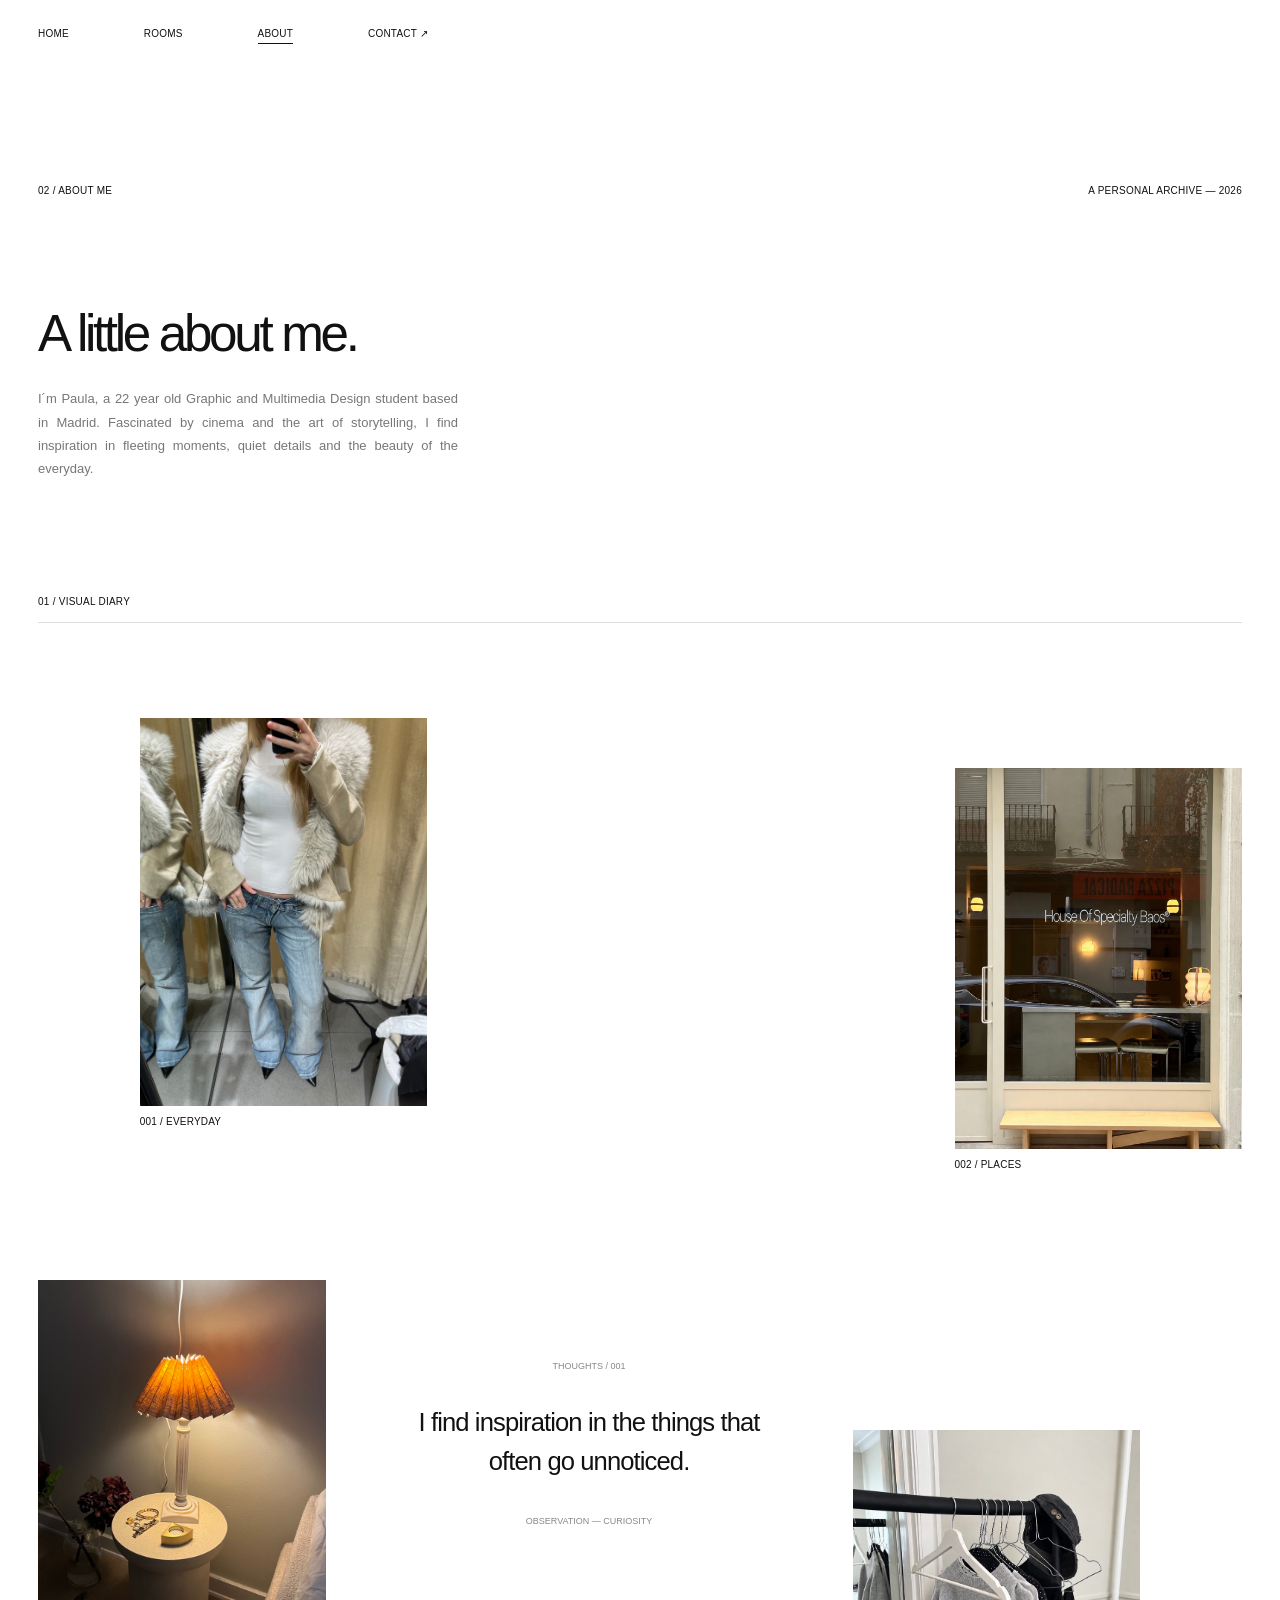
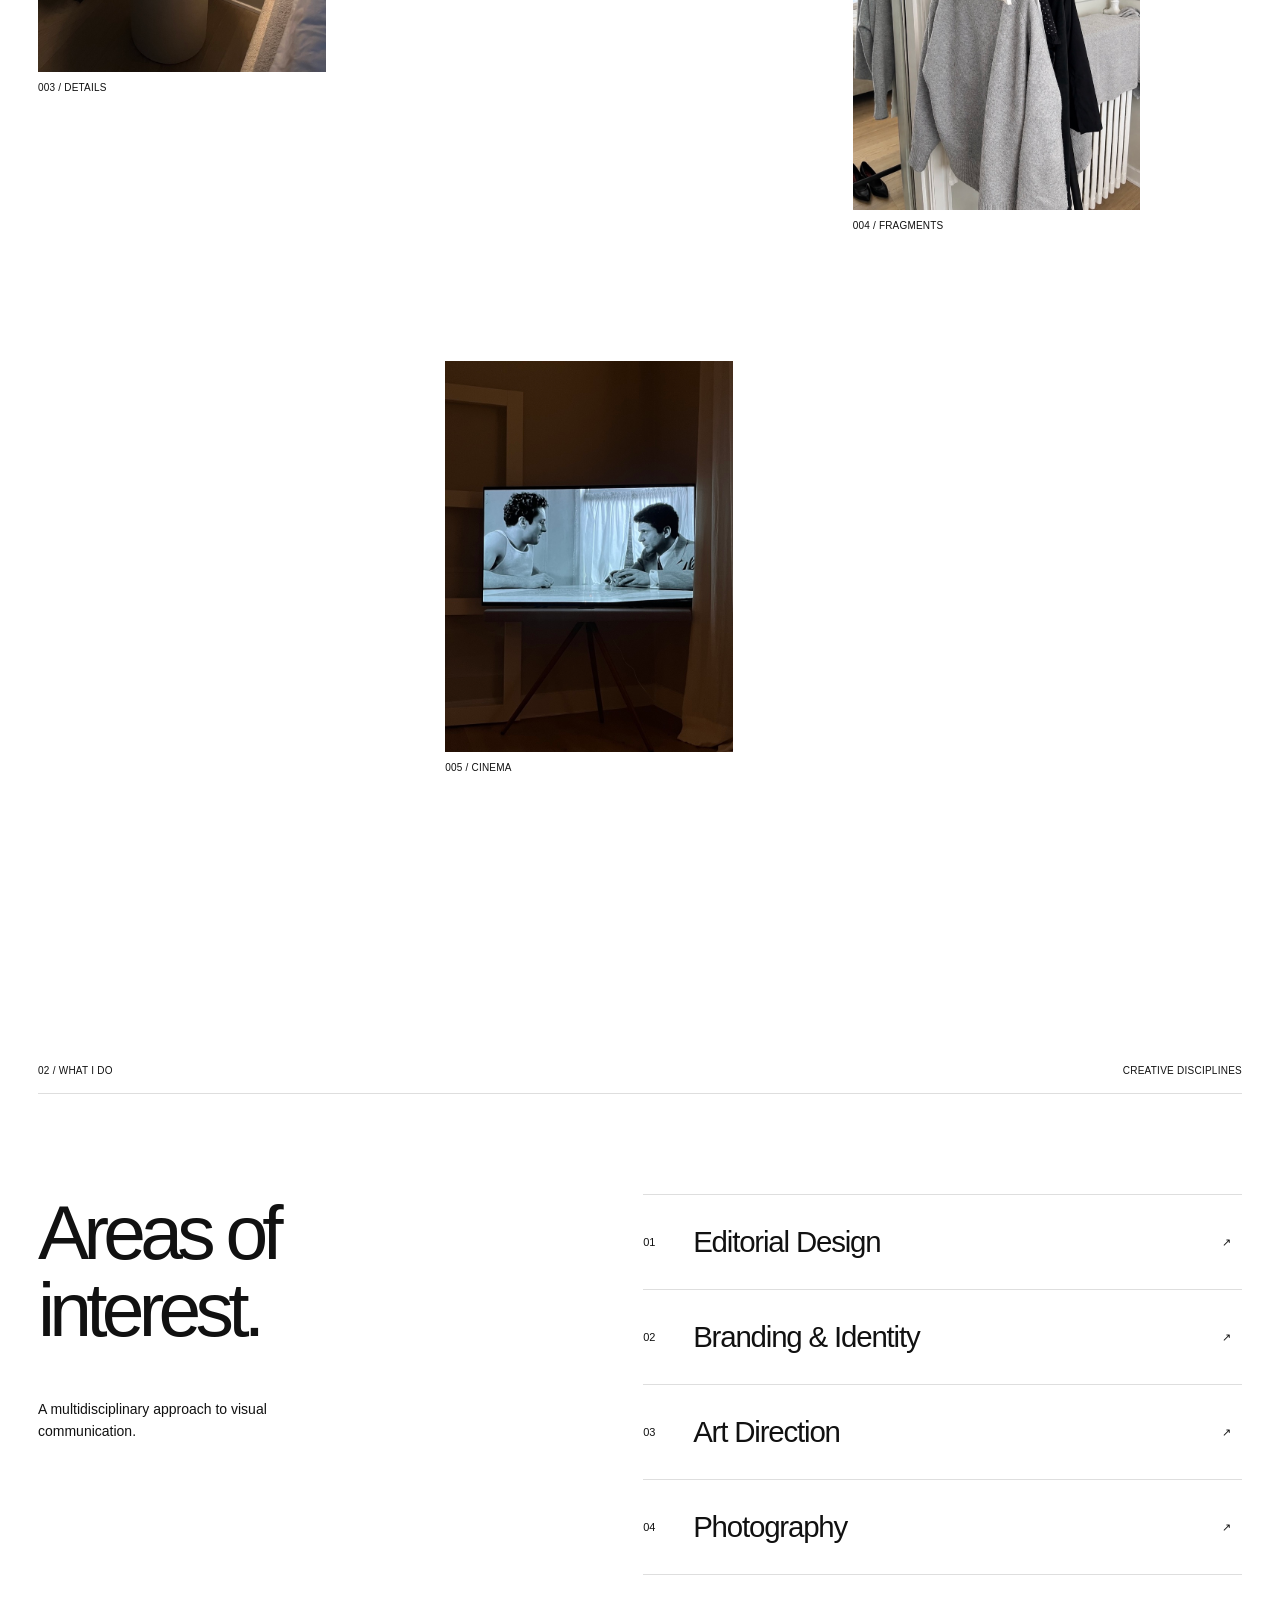
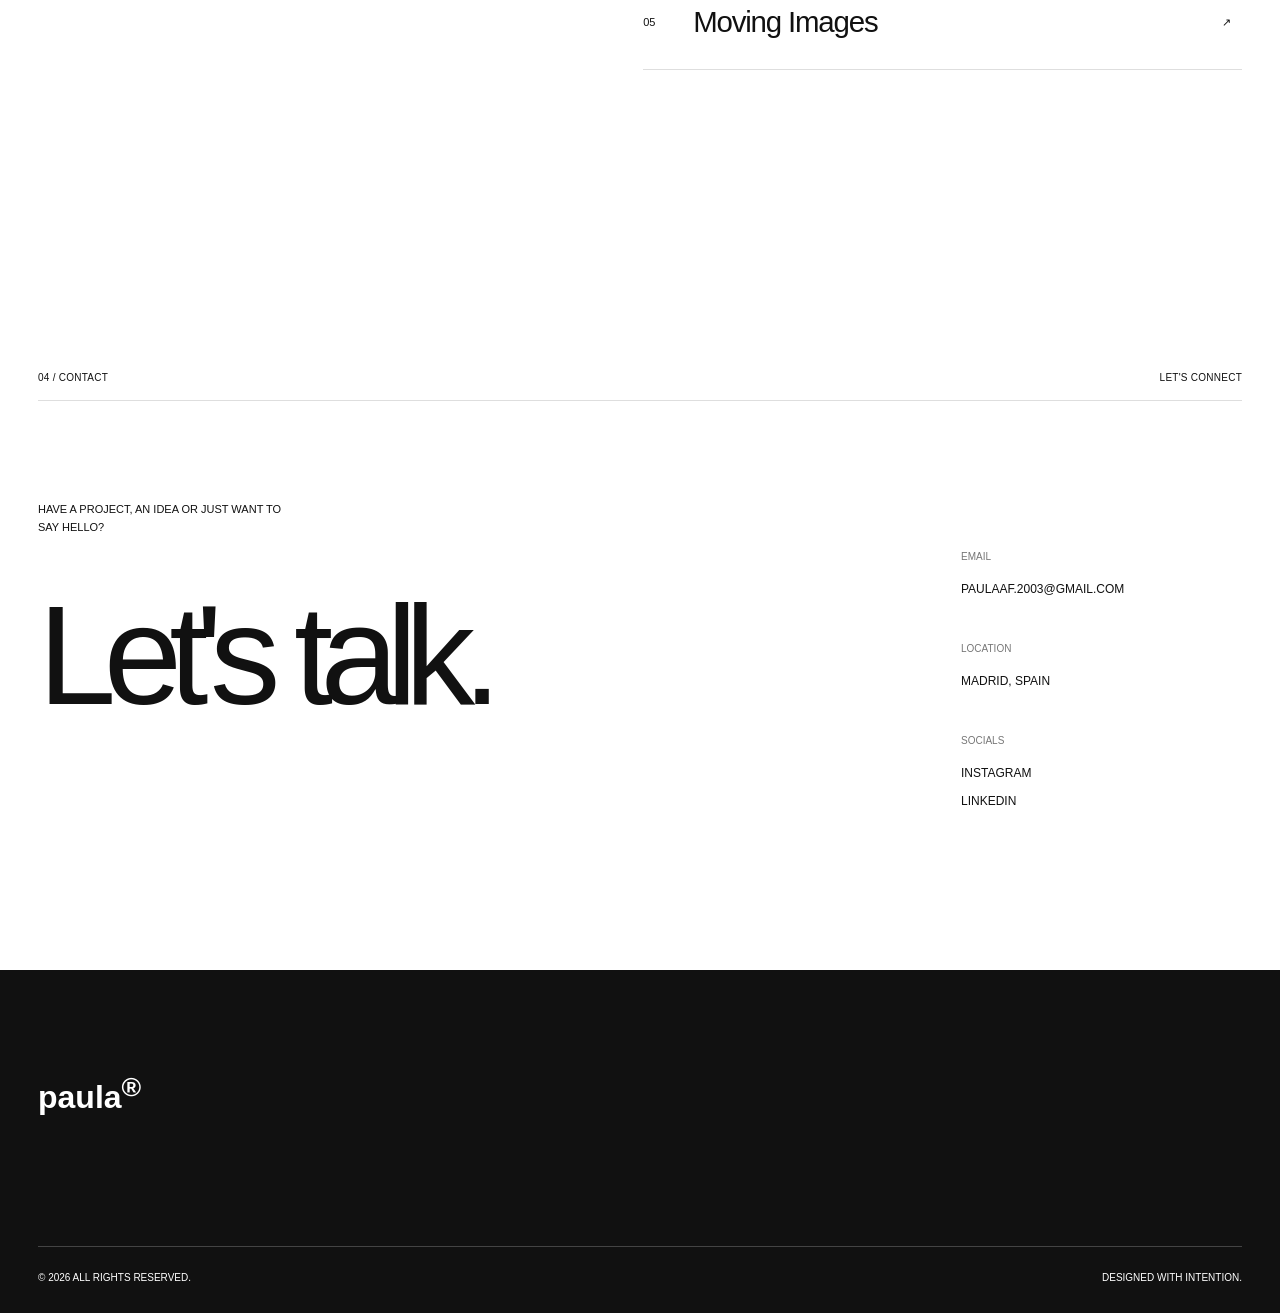
==== commit ff0c7a82: "Home & About Casi / Rooms empezado" ====
--- a/about.html
+++ b/about.html
@@ -25,16 +25,12 @@
 
     <header class="site-header">
 
-        <a class="wordmark" href="index.html">
-            PAULA ALCALDE<sup>®</sup>
-        </a>
 
         <button class="menu-button"
                 type="button"
                 aria-label="Toggle navigation"
                 aria-expanded="false"
                 aria-controls="navigation">
-            MENU
         </button>
 
         <nav class="site-nav"
@@ -51,124 +47,149 @@
     </header>
 
 
+
     <main>
 
-        <!-- ABOUT INTRODUCTION -->
-
-        <section class="about-intro wrap">
-
-            <div class="intro-meta eyebrow">
-
+        <!-- ABOUT INTRO -->
+
+        <section class="diary-intro wrap">
+
+            <div class="diary-meta">
                 <span>02 / ABOUT ME</span>
-                <span>MADRID, SPAIN — 2026</span>
-
-            </div>
-
-            <div class="about-heading">
-
-                <h1 class="reveal">
-                    A little<br>
-                    about me<span class="muted">.</span>
-                </h1>
-
-                <p class="micro">
-                    THE PERSON BEHIND THE WORK
-                </p>
-
-            </div>
-
-
-            <!-- PORTRAIT & INTRODUCTION -->
-
-            <div class="about-layout">
-
-                <div class="about-image reveal">
-
-                    <img src="images/about/portrait.jpg"
-                         alt="Portrait of Paula Alcalde">
-
-                    <div class="image-caption">
-
-                        <span>FIG. 01 — THE DESIGNER</span>
-                        <span>MADRID / 2026</span>
-
-                    </div>
-
-                </div>
-
-
-                <div class="about-text reveal">
-
-                    <span class="eyebrow">
-                        INTRODUCTION / 001
+                <span>A PERSONAL ARCHIVE — 2026</span>
+            </div>
+
+            <div class="diary-heading">
+
+                <div>
+                    <h1>A little about me.</h1>
+
+                    <p>
+                            I´m Paula, a 22 year old Graphic and
+                            Multimedia Design student based in Madrid.
+                            Fascinated by cinema and the art of
+                            storytelling, I find inspiration in
+                            fleeting moments, quiet details and
+                            the beauty of the everyday.
+                    </p>
+                </div>
+
+
+            </div>
+
+        </section>
+
+
+
+
+        <!-- PERSONAL GALLERY -->
+
+        <section class="diary-section wrap">
+
+            <div class="diary-section-label">
+                <span>01 / VISUAL DIARY</span>
+            </div>
+
+
+            <div class="diary-gallery">
+
+                <!-- PHOTO 01 -->
+
+                <figure class="diary-photo diary-photo-01">
+
+                    <div class="diary-image">
+                        <img src="gallery/About 5.jpeg"
+                             alt="A personal moment"
+                             loading="lazy">
+                    </div>
+
+                    <figcaption>001 / EVERYDAY</figcaption>
+
+                </figure>
+
+
+                <!-- PHOTO 03 -->
+
+                <figure class="diary-photo diary-photo-03">
+
+                    <div class="diary-image">
+                        <img src="gallery/About 4.jpeg"
+                             alt="A place I remember"
+                             loading="lazy">
+                    </div>
+
+                    <figcaption>002 / PLACES</figcaption>
+
+                </figure>
+
+
+                <!-- PERSONAL QUOTE -->
+
+                <div class="diary-quote">
+
+                    <span>THOUGHTS / 001</span>
+
+                    <p>
+                        I find inspiration in the
+                        things that often go unnoticed.
+                    </p>
+
+                    <span>
+                        OBSERVATION — CURIOSITY
                     </span>
 
-                    <h2>
-                        Hi, I'm Paula.
-                    </h2>
-
-                    <p class="about-lead">
-                        A graphic and multimedia designer
-                        interested in creating thoughtful
-                        visual experiences.
-                    </p>
-
-                    <p>
-                        I'm based in Madrid, where I explore
-                        different creative disciplines,
-                        from editorial design and branding
-                        to photography and moving images.
-                    </p>
-
-                    <p>
-                        My approach is driven by curiosity,
-                        experimentation and a fascination
-                        with the relationship between
-                        images, ideas and emotions.
-                    </p>
-
-                    <p>
-                        I believe that good design goes
-                        beyond aesthetics. It's about
-                        communicating something meaningful
-                        and finding beauty in the details.
-                    </p>
-
-                </div>
+                </div>
+
+
+                <!-- PHOTO 04 -->
+
+                <figure class="diary-photo diary-photo-04">
+
+                    <div class="diary-image">
+                        <img src="gallery/About 2.jpeg"
+                             alt="A personal fragment"
+                             loading="lazy">
+                    </div>
+
+                    <figcaption>003 / DETAILS</figcaption>
+
+                </figure>
+
+
+                <!-- PHOTO 05 -->
+
+                <figure class="diary-photo diary-photo-05">
+
+                    <div class="diary-image">
+                        <img src="gallery/About 6.jpeg"
+                             alt="Cinema and visual inspiration"
+                             loading="lazy">
+                    </div>
+
+                    <figcaption>004 / FRAGMENTS</figcaption>
+
+                </figure>
+
+
+                <!-- PHOTO 06 -->
+
+                <figure class="diary-photo diary-photo-06">
+
+                    <div class="diary-image">
+                        <img src="gallery/About 3.jpeg"
+                             alt="Everyday observations"
+                             loading="lazy">
+                    </div>
+
+                    <figcaption>005 / CINEMA</figcaption>
+
+                </figure>
 
             </div>
 
         </section>
 
-
-
-        <!-- PERSONAL STATEMENT -->
-
-        <section class="about-quote wrap">
-
-            <div class="section-meta eyebrow">
-
-                <span>01 / CREATIVE APPROACH</span>
-                <span>A PERSONAL NOTE</span>
-
-            </div>
-
-            <div class="quote-layout">
-
-                <span class="quote-symbol">✳</span>
-
-                <h2 class="reveal">
-                    Always curious.<br>
-                    Always observing.<br>
-                    <em>Always creating.</em>
-                </h2>
-
-            </div>
-
-        </section>
-
-
-
+           
         <!-- CREATIVE DISCIPLINES -->
 
         <section class="about-disciplines wrap">
@@ -237,66 +258,7 @@
 
 
 
-        <!-- BEYOND DESIGN -->
-
-        <section class="about-personal wrap">
-
-            <div class="section-meta eyebrow">
-
-                <span>03 / BEYOND DESIGN</span>
-                <span>PERSONAL ARCHIVE</span>
-
-            </div>
-
-
-            <div class="personal-layout">
-
-                <div class="personal-title">
-
-                    <h2 class="reveal">
-                        Outside<br>
-                        the frame.
-                    </h2>
-
-                </div>
-
-
-                <div class="personal-description reveal">
-
-                    <p>
-                        When I'm not designing, you'll
-                        probably find me watching films,
-                        taking photographs, collecting
-                        visual references or discovering
-                        something new.
-                    </p>
-
-                    <p>
-                        I'm inspired by cinema, books,
-                        old photographs, everyday details
-                        and the little things that often
-                        go unnoticed.
-                    </p>
-
-                    <div class="personal-interests">
-
-                        <span>CINEMA</span>
-                        <span>PHOTOGRAPHY</span>
-                        <span>ART</span>
-                        <span>BOOKS</span>
-                        <span>VISUAL CULTURE</span>
-
-                    </div>
-
-                </div>
-
-            </div>
-
-        </section>
-
-
-
-        <!-- CONTACT -->
+    <!-- CONTACT -->
 
         <section class="about-contact wrap">
 
@@ -320,7 +282,7 @@
                     <h2 class="reveal">
 
                         <a href="mailto:hello@example.com">
-                            Let's talk ↗
+                            Let's talk.
                         </a>
 
                     </h2>
@@ -334,7 +296,7 @@
                         <span>EMAIL</span>
 
                         <a href="mailto:hello@example.com">
-                            HELLO@EXAMPLE.COM
+                            PAULAAF.2003@GMAIL.COM
                         </a>
                     </div>
 
@@ -349,13 +311,13 @@
                         <a href="https://www.instagram.com/"
                            target="_blank"
                            rel="noopener noreferrer">
-                            INSTAGRAM ↗
+                            INSTAGRAM 
                         </a>
 
                         <a href="https://www.linkedin.com/"
                            target="_blank"
                            rel="noopener noreferrer">
-                            LINKEDIN ↗
+                            LINKEDIN 
                         </a>
 
                     </div>
@@ -376,12 +338,10 @@
 
         <div class="footer-top">
 
-            <span>PAULA ALCALDE®</span>
-            <span>MADRID, SPAIN</span>
-
-            <a href="about.html">
-                ABOUT ↗
-            </a>
+            <h1>
+                <br>
+                paula<sup>®</sup>
+            </h1>
 
         </div>
 
@@ -391,12 +351,8 @@
                 © 2026 ALL RIGHTS RESERVED.
             </span>
 
-            <span>
+            <a href="#">
                 DESIGNED WITH INTENTION.
-            </span>
-
-            <a href="#">
-                BACK TO TOP ↑
             </a>
 
         </div>
--- a/css/style.css
+++ b/css/style.css
@@ -1706,7 +1706,7 @@
 }
 
 .hero-center h1 {
-    font-size: clamp(75px, 15vw, 260px);
+    font-size: clamp(55px, 10vw, 160px);
     font-weight: 400;
     line-height: 0.85;
     letter-spacing: -0.09em;
@@ -1827,3 +1827,1661 @@
         display: none;
     }
 }
+
+
+
+/* ==========================================
+   HOME — CREATIVE INTRODUCTION
+========================================== */
+
+.creative-intro {
+    width: 100%;
+    background: #ffffff;
+    color: #111111;
+
+    padding: 55px 38px 130px;
+}
+
+
+/* TOP LABELS */
+
+.creative-intro-header {
+    display: flex;
+    justify-content: space-between;
+    align-items: center;
+    gap: 20px;
+
+    font-size: 10px;
+    letter-spacing: 0.04em;
+}
+
+
+/* WELCOME TEXT */
+
+.creative-welcome {
+    max-width: 500px;
+    margin: 155px auto 90px;
+    text-align: center;
+}
+
+.creative-welcome h2 {
+    font-size: 24px;
+    font-weight: 400;
+    letter-spacing: -0.04em;
+    line-height: 1.3;
+
+    margin-bottom: 22px;
+}
+
+.creative-welcome p {
+    max-width: 380px;
+    margin: 0 auto;
+
+    font-size: 13px;
+    line-height: 1.8;
+    color: #777777;
+}
+
+
+/* IRREGULAR LINE */
+
+.creative-line-container {
+    position: relative;
+
+    width: 100%;
+    height: 300px;
+
+    margin: 40px 0;
+}
+
+.creative-line {
+    position: absolute;
+    inset: 0;
+
+    width: 100%;
+    height: 100%;
+
+    overflow: visible;
+}
+
+
+/* POINTS */
+
+.creative-point {
+    position: absolute;
+
+    display: flex;
+    flex-direction: column;
+    align-items: center;
+    gap: 12px;
+
+    transform: translate(-50%, -50%);
+}
+
+.creative-point span {
+    font-size: 10px;
+    letter-spacing: 0.02em;
+    white-space: nowrap;
+}
+
+.point-dot {
+    width: 6px;
+    height: 6px;
+    background: #111111;
+    border-radius: 50%;
+}
+
+
+/* INDIVIDUAL POSITIONS */
+
+.point-one {
+    left: 12%;
+    top: 46%;
+}
+
+.point-two {
+    left: 38%;
+    top: 44%;
+}
+
+.point-three {
+    left: 66%;
+    top: 54%;
+}
+
+.point-four {
+    left: 88%;
+    top: 42%;
+}
+
+
+/* BOTTOM LABELS */
+
+.creative-intro-footer {
+    display: flex;
+    justify-content: space-between;
+
+    margin-top: 25px;
+
+    font-size: 11px;
+    letter-spacing: 0.02em;
+}
+
+
+/* DESCRIPTION */
+
+.creative-intro-description {
+    max-width: 410px;
+
+    margin: 150px auto 0;
+    text-align: center;
+}
+
+.creative-intro-description p {
+    font-size: 14px;
+    line-height: 1.8;
+    color: #666666;
+}
+
+.creative-intro-description a {
+    display: inline-flex;
+    align-items: center;
+    gap: 20px;
+
+    margin-top: 40px;
+    padding-bottom: 8px;
+
+    border-bottom: 1px solid #111111;
+
+    font-size: 10px;
+    letter-spacing: 0.04em;
+
+    transition: gap 0.4s ease;
+}
+
+.creative-intro-description a:hover {
+    gap: 30px;
+}
+
+
+/* ==========================================
+   RESPONSIVE
+========================================== */
+
+@media (max-width: 767px) {
+
+    .creative-intro {
+        padding: 35px 20px 90px;
+    }
+
+    .creative-intro-header {
+        font-size: 9px;
+    }
+
+    .creative-welcome {
+        margin: 110px auto 65px;
+    }
+
+    .creative-welcome h2 {
+        font-size: 21px;
+    }
+
+    .creative-welcome p {
+        font-size: 12px;
+    }
+
+    .creative-line-container {
+        height: 210px;
+    }
+
+    .creative-point span {
+        font-size: 7px;
+    }
+
+    .point-dot {
+        width: 5px;
+        height: 5px;
+    }
+
+    .point-one {
+        left: 13%;
+        top: 46%;
+    }
+
+    .point-two {
+        left: 38%;
+        top: 44%;
+    }
+
+    .point-three {
+        left: 66%;
+        top: 54%;
+    }
+
+    .point-four {
+        left: 88%;
+        top: 42%;
+    }
+
+    .creative-intro-description {
+        margin-top: 100px;
+    }
+
+    .creative-intro-description p {
+        font-size: 13px;
+    }
+
+}
+
+
+
+
+/* ==========================================
+   HOME — SELECTED WORK
+========================================== */
+
+.selected-work-section {
+    width: 100%;
+    padding: 100px 38px 130px;
+    background: #ffffff;
+    color: #111111;
+}
+
+
+/* HEADER */
+
+.selected-work-header {
+    display: flex;
+    justify-content: space-between;
+    gap: 20px;
+
+    padding-bottom: 15px;
+    border-bottom: 1px solid #dddddd;
+
+    font-size: 10px;
+    letter-spacing: 0.03em;
+}
+
+
+/* INTRODUCTION */
+
+.selected-work-intro {
+    display: flex;
+    justify-content: space-between;
+    align-items: flex-end;
+    gap: 30px;
+
+    margin: 75px 0 90px;
+}
+
+.selected-work-intro h2 {
+    font-size: 29px;
+    font-weight: 400;
+    letter-spacing: -0.05em;
+}
+
+.selected-work-intro p {
+    max-width: 260px;
+    font-size: 12px;
+    line-height: 1.6;
+    color: #777777;
+}
+
+
+/* GALLERY */
+
+.selected-work-gallery {
+    display: grid;
+    grid-template-columns: repeat(12, minmax(0, 1fr));
+
+    column-gap: 18px;
+    row-gap: 110px;
+
+    align-items: start;
+}
+
+
+/* PROJECTS */
+
+.selected-piece {
+    display: block;
+    min-width: 0;
+}
+
+.selected-piece-image {
+    position: relative;
+    overflow: hidden;
+    background: #eeeeee;
+}
+
+.selected-piece-image img {
+    display: block;
+    width: 100%;
+    height: auto;
+
+    filter: none;
+
+    transition: transform 0.7s ease;
+}
+
+.piece-number {
+    display: block;
+    margin-top: 10px;
+
+    font-size: 10px;
+    letter-spacing: 0.02em;
+}
+
+
+/* ASYMMETRIC POSITIONS */
+
+/* TOP LEFT — SMALL PORTRAIT */
+
+.piece-01 {
+    grid-column: 3 / 6;
+    grid-row: 1;
+}
+
+/* TOP RIGHT — PORTRAIT */
+
+.piece-02 {
+    grid-column: 10 / 13;
+    grid-row: 1;
+
+    margin-top: 150px;
+}
+
+/* CENTER LEFT */
+
+.piece-03 {
+    grid-column: 5 / 8;
+    grid-row: 2;
+}
+
+/* CENTER RIGHT */
+
+.piece-04 {
+    grid-column: 8 / 11;
+    grid-row: 2;
+}
+
+/* BOTTOM LEFT — LANDSCAPE */
+
+.piece-05 {
+    grid-column: 1 / 7;
+    grid-row: 3;
+
+    margin-top: 20px;
+}
+
+
+/* ==========================================
+   HOVER EFFECT
+========================================== */
+
+.selected-piece-overlay {
+    position: absolute;
+    inset: 0;
+
+    display: flex;
+    justify-content: center;
+    align-items: center;
+
+    padding: 20px;
+
+    background: rgba(0, 0, 0, 0.55);
+
+    opacity: 0;
+
+    transition: opacity 0.45s ease;
+}
+
+.selected-piece-overlay span {
+    color: #ffffff;
+
+    font-size: 12px;
+    font-weight: 400;
+    letter-spacing: 0.04em;
+    text-align: center;
+
+    transform: translateY(10px);
+    transition: transform 0.45s ease;
+}
+
+.selected-piece:hover .selected-piece-overlay,
+.selected-piece:focus-visible .selected-piece-overlay {
+    opacity: 1;
+}
+
+.selected-piece:hover .selected-piece-overlay span,
+.selected-piece:focus-visible .selected-piece-overlay span {
+    transform: translateY(0);
+}
+
+.selected-piece:hover img {
+    transform: scale(1.025);
+}
+
+
+/* ==========================================
+   BOTTOM LINK
+========================================== */
+
+.selected-work-bottom {
+    display: flex;
+    justify-content: space-between;
+    align-items: center;
+    gap: 20px;
+
+    margin-top: 130px;
+    padding-top: 20px;
+
+    border-top: 1px solid #dddddd;
+
+    font-size: 10px;
+}
+
+.selected-work-bottom a {
+    border-bottom: 1px solid #111111;
+    padding-bottom: 5px;
+
+    transition: opacity 0.3s ease;
+}
+
+.selected-work-bottom a:hover {
+    opacity: 0.5;
+}
+
+
+/* ==========================================
+   RESPONSIVE — TABLET
+========================================== */
+
+@media (max-width: 1024px) {
+
+    .selected-work-gallery {
+        row-gap: 80px;
+    }
+
+    .piece-01 {
+        grid-column: 2 / 6;
+    }
+
+    .piece-02 {
+        grid-column: 9 / 13;
+        margin-top: 100px;
+    }
+
+    .piece-03 {
+        grid-column: 3 / 7;
+    }
+
+    .piece-04 {
+        grid-column: 8 / 12;
+    }
+
+    .piece-05 {
+        grid-column: 1 / 8;
+    }
+
+}
+
+
+/* ==========================================
+   RESPONSIVE — MOBILE
+========================================== */
+
+@media (max-width: 767px) {
+
+    .selected-work-section {
+        padding: 80px 20px 100px;
+    }
+
+    .selected-work-header {
+        font-size: 9px;
+    }
+
+    .selected-work-intro {
+        flex-direction: column;
+        align-items: flex-start;
+        gap: 20px;
+
+        margin: 60px 0 70px;
+    }
+
+    .selected-work-intro h2 {
+        font-size: 25px;
+    }
+
+    .selected-work-gallery {
+        grid-template-columns: repeat(6, minmax(0, 1fr));
+        column-gap: 12px;
+        row-gap: 65px;
+    }
+
+    .piece-01 {
+        grid-column: 1 / 5;
+        grid-row: auto;
+        margin-top: 0;
+    }
+
+    .piece-02 {
+        grid-column: 3 / 7;
+        grid-row: auto;
+        margin-top: 0;
+    }
+
+    .piece-03 {
+        grid-column: 1 / 5;
+        grid-row: auto;
+        margin-top: 0;
+    }
+
+    .piece-04 {
+        grid-column: 3 / 7;
+        grid-row: auto;
+        margin-top: 0;
+    }
+
+    .piece-05 {
+        grid-column: 1 / 7;
+        grid-row: auto;
+        margin-top: 0;
+    }
+
+    .selected-work-bottom {
+        margin-top: 90px;
+    }
+
+}
+
+@media (prefers-reduced-motion: reduce) {
+    .selected-piece-image img,
+    .selected-piece-overlay,
+    .selected-piece-overlay span {
+        transition: none;
+    }
+}
+
+
+
+/* ==========================================
+   ABOUT — PERSONAL VISUAL DIARY
+========================================== */
+
+/* INTRO */
+
+.diary-intro {
+    padding-top: 100px;
+    padding-bottom: 115px;
+}
+
+.diary-meta,
+.diary-section-label {
+    display: flex;
+    justify-content: space-between;
+    gap: 20px;
+
+    font-size: 10px;
+    letter-spacing: 0.025em;
+}
+
+.diary-section-label {
+    padding-bottom: 15px;
+    border-bottom: 1px solid #dedede;
+}
+
+.diary-heading {
+    display: flex;
+    justify-content: space-between;
+    align-items: flex-end;
+    gap: 40px;
+
+    margin-top: 110px;
+}
+
+.diary-heading h1 {
+    font-size: clamp(32px, 4vw, 58px);
+    font-weight: 400;
+    letter-spacing: -0.065em;
+    line-height: 1.1;
+}
+
+.diary-heading p {
+    max-width: 420px;
+    margin-top: 25px;
+
+    font-size: 13px;
+    line-height: 1.8;
+    color: #777777;
+
+    text-align: justify;
+    text-align-last: left;
+    hyphens: auto;
+}
+
+.diary-index {
+    font-size: 10px;
+    line-height: 1.6;
+    text-align: right;
+}
+
+
+/* ==========================================
+   GALLERY
+========================================== */
+
+.diary-section {
+    padding-bottom: 140px;
+}
+
+.diary-gallery {
+    position: relative;
+
+    display: grid;
+    grid-template-columns: repeat(12, minmax(0, 1fr));
+
+    column-gap: 18px;
+    row-gap: 110px;
+
+    align-items: start;
+
+    margin-top: 95px;
+}
+
+.diary-photo {
+    position: relative;
+    min-width: 0;
+    margin: 0;
+    z-index: 1;
+}
+
+.diary-photo:hover,
+.diary-photo:focus-within {
+    z-index: 20;
+}
+
+.diary-image {
+    position: relative;
+    width: 100%;
+}
+
+.diary-image img {
+    display: block;
+    width: 100%;
+    height: auto;
+
+    object-fit: cover;
+
+    filter: none;
+
+    transition:
+        transform 0.6s cubic-bezier(0.22, 1, 0.36, 1),
+        box-shadow 0.6s ease;
+}
+
+.diary-photo figcaption {
+    margin-top: 10px;
+    font-size: 10px;
+    letter-spacing: 0.02em;
+}
+
+
+/* ==========================================
+   HOVER — ENLARGE PHOTOGRAPHS
+========================================== */
+
+@media (hover: hover) and (pointer: fine) {
+
+    .diary-photo:hover img {
+        transform: scale(1.35);
+
+        box-shadow:
+            0 15px 45px rgba(0, 0, 0, 0.16);
+    }
+
+    .diary-photo {
+        cursor: zoom-in;
+    }
+
+}
+
+
+/* ==========================================
+   ASYMMETRIC POSITIONS
+========================================== */
+
+.diary-photo-01 {
+    grid-column: 2 / 5;
+    grid-row: 1;
+}
+
+.diary-photo-02 {
+    grid-column: 7 / 9;
+    grid-row: 1;
+
+    margin-top: 135px;
+}
+
+.diary-photo-03 {
+    grid-column: 10 / 13;
+    grid-row: 1;
+
+    margin-top: 50px;
+}
+
+.diary-quote {
+    grid-column: 4 / 9;
+    grid-row: 2;
+
+    padding: 75px 20px;
+    text-align: center;
+}
+
+.diary-quote > span {
+    font-size: 9px;
+    color: #888;
+}
+
+.diary-quote p {
+    max-width: 370px;
+    margin: 30px auto;
+
+    font-size: clamp(18px, 2vw, 27px);
+    line-height: 1.5;
+    letter-spacing: -0.035em;
+}
+
+.diary-photo-04 {
+    grid-column: 1 / 4;
+    grid-row: 2;
+}
+
+.diary-photo-05 {
+    grid-column: 9 / 12;
+    grid-row: 2;
+
+    margin-top: 150px;
+}
+
+.diary-photo-06 {
+    grid-column: 5 / 8;
+    grid-row: 3;
+
+    margin-top: 20px;
+}
+
+
+/* GALLERY END */
+
+.diary-gallery-end {
+    display: flex;
+    justify-content: space-between;
+    gap: 20px;
+
+    border-top: 1px solid #dedede;
+
+    padding-top: 18px;
+    margin-top: 145px;
+
+    font-size: 10px;
+}
+
+
+/* ==========================================
+   DESCRIPTION
+========================================== */
+
+.diary-description {
+    padding-top: 100px;
+    padding-bottom: 140px;
+
+    background: #f8f8f8;
+}
+
+.diary-description-grid {
+    display: grid;
+    grid-template-columns: 1fr 1.4fr;
+    gap: 80px;
+
+    margin-top: 110px;
+}
+
+.diary-small-label {
+    font-size: 10px;
+}
+
+.diary-description-copy {
+    max-width: 560px;
+}
+
+.diary-description-copy p {
+    margin-bottom: 28px;
+
+    font-size: 14px;
+    line-height: 1.85;
+    color: #666;
+}
+
+.diary-description-copy .diary-lead {
+    font-size: 22px;
+    line-height: 1.5;
+    letter-spacing: -0.03em;
+    color: #111;
+
+    margin-bottom: 45px;
+}
+
+
+/* ==========================================
+   PERSONAL INTERESTS
+========================================== */
+
+.diary-interests {
+    padding-top: 110px;
+    padding-bottom: 130px;
+}
+
+.diary-interests-grid {
+    display: grid;
+    grid-template-columns: repeat(3, 1fr);
+    gap: 45px 30px;
+
+    margin-top: 100px;
+}
+
+.diary-interests-grid span {
+    font-size: 12px;
+    padding-bottom: 18px;
+    border-bottom: 1px solid #dedede;
+}
+
+
+/* ==========================================
+   CONTACT
+========================================== */
+
+.diary-contact {
+    padding-top: 90px;
+    padding-bottom: 140px;
+}
+
+.diary-contact-content {
+    display: flex;
+    justify-content: space-between;
+    align-items: center;
+    gap: 30px;
+
+    margin-top: 90px;
+}
+
+.diary-contact-content p {
+    font-size: 12px;
+}
+
+.diary-contact-content a {
+    font-size: 22px;
+    letter-spacing: -0.04em;
+
+    border-bottom: 1px solid #111;
+    padding-bottom: 8px;
+
+    transition: opacity 0.3s ease;
+}
+
+.diary-contact-content a:hover {
+    opacity: 0.5;
+}
+
+
+/* ==========================================
+   RESPONSIVE — TABLET
+========================================== */
+
+@media (max-width: 1024px) {
+
+    .diary-gallery {
+        row-gap: 85px;
+    }
+
+    .diary-photo-01 {
+        grid-column: 1 / 5;
+    }
+
+    .diary-photo-02 {
+        grid-column: 6 / 9;
+    }
+
+    .diary-photo-03 {
+        grid-column: 10 / 13;
+    }
+
+    .diary-quote {
+        grid-column: 4 / 10;
+    }
+
+    .diary-photo-04 {
+        grid-column: 1 / 4;
+    }
+
+    .diary-photo-05 {
+        grid-column: 10 / 13;
+    }
+
+    .diary-photo-06 {
+        grid-column: 5 / 9;
+    }
+
+}
+
+
+/* ==========================================
+   RESPONSIVE — MOBILE
+========================================== */
+
+@media (max-width: 767px) {
+
+    .diary-intro {
+        padding-top: 80px;
+        padding-bottom: 90px;
+    }
+
+    .diary-heading {
+        margin-top: 80px;
+        align-items: flex-start;
+        flex-direction: column;
+        gap: 35px;
+    }
+
+    .diary-heading h1 {
+        font-size: 36px;
+    }
+
+    .diary-index {
+        text-align: left;
+    }
+
+    .diary-gallery {
+        grid-template-columns: repeat(6, minmax(0, 1fr));
+        column-gap: 12px;
+        row-gap: 70px;
+
+        margin-top: 70px;
+    }
+
+    .diary-photo-01 {
+        grid-column: 1 / 5;
+        grid-row: auto;
+    }
+
+    .diary-photo-02 {
+        grid-column: 4 / 7;
+        grid-row: auto;
+        margin-top: 0;
+    }
+
+    .diary-photo-03 {
+        grid-column: 1 / 5;
+        grid-row: auto;
+        margin-top: 0;
+    }
+
+    .diary-quote {
+        grid-column: 1 / 7;
+        grid-row: auto;
+        padding: 40px 10px;
+    }
+
+    .diary-quote p {
+        font-size: 21px;
+    }
+
+    .diary-photo-04 {
+        grid-column: 1 / 4;
+        grid-row: auto;
+    }
+
+    .diary-photo-05 {
+        grid-column: 3 / 7;
+        grid-row: auto;
+        margin-top: 0;
+    }
+
+    .diary-photo-06 {
+        grid-column: 1 / 5;
+        grid-row: auto;
+        margin-top: 0;
+    }
+
+    .diary-gallery-end {
+        margin-top: 90px;
+    }
+
+    .diary-description {
+        padding-top: 80px;
+        padding-bottom: 100px;
+    }
+
+    .diary-description-grid {
+        grid-template-columns: 1fr;
+        gap: 45px;
+        margin-top: 75px;
+    }
+
+    .diary-description-copy .diary-lead {
+        font-size: 20px;
+    }
+
+    .diary-interests {
+        padding-top: 90px;
+        padding-bottom: 100px;
+    }
+
+    .diary-interests-grid {
+        grid-template-columns: repeat(2, 1fr);
+        gap: 35px 20px;
+        margin-top: 70px;
+    }
+
+    .diary-interests-grid span {
+        font-size: 10px;
+    }
+
+    .diary-contact {
+        padding-top: 80px;
+        padding-bottom: 100px;
+    }
+
+    .diary-contact-content {
+        flex-direction: column;
+        align-items: flex-start;
+        gap: 35px;
+        margin-top: 70px;
+    }
+
+}
+
+@media (prefers-reduced-motion: reduce) {
+
+    .diary-image img {
+        transition: none;
+    }
+
+}
+
+
+
+/* ==========================================
+   ABOUT — RIGHT ALIGNED EDITORIAL INTRO
+========================================== */
+
+.about-editorial {
+    min-height: 85vh;
+    padding-top: 45px;
+    padding-bottom: 120px;
+    background: #ffffff;
+}
+
+/* LAYOUT */
+
+.about-editorial-grid {
+    display: grid;
+    grid-template-columns: 1fr 1fr;
+    gap: 0;
+
+    align-items: center;
+    margin-top: 120px;
+}
+
+/* CONTENT ON THE RIGHT */
+
+.about-editorial-content {
+    grid-column: 2;
+
+    display: flex;
+    flex-direction: column;
+    align-items: flex-start;
+
+    width: 100%;
+    max-width: 570px;
+    justify-self: end;
+}
+
+/* NAME */
+
+.about-editorial-content h1 {
+    font-size: clamp(65px, 7vw, 110px);
+    font-weight: 400;
+    letter-spacing: -0.085em;
+    line-height: 0.92;
+}
+
+/* DESCRIPTION */
+
+.about-editorial-description {
+    display: grid;
+    grid-template-columns: 110px 1fr;
+    gap: 25px;
+
+    max-width: 520px;
+    margin-top: 75px;
+}
+
+.about-editorial-description p {
+    font-size: 13px;
+    line-height: 1.8;
+    max-width: 330px;
+}
+
+/* SCROLL LABEL */
+
+.about-editorial-scroll {
+    font-size: 10px;
+    margin-top: 100px;
+}
+
+
+/* ==========================================
+   TABLET
+========================================== */
+
+@media (max-width: 1024px) {
+
+    .about-editorial-grid {
+        grid-template-columns: 35% 65%;
+    }
+
+    .about-editorial-content h1 {
+        font-size: clamp(55px, 7vw, 85px);
+    }
+
+    .about-editorial-description {
+        grid-template-columns: 1fr;
+        gap: 20px;
+    }
+
+}
+
+
+/* ==========================================
+   MOBILE
+========================================== */
+
+@media (max-width: 767px) {
+
+    .about-editorial {
+        min-height: auto;
+        padding-top: 35px;
+        padding-bottom: 110px;
+    }
+
+    .about-editorial-grid {
+        grid-template-columns: 1fr;
+        margin-top: 100px;
+    }
+
+    .about-editorial-content {
+        grid-column: 1;
+        width: 88%;
+        justify-self: end;
+    }
+
+    .about-editorial-content h1 {
+        font-size: clamp(55px, 12vw, 85px);
+    }
+
+    .about-editorial-description {
+        margin-top: 60px;
+    }
+
+    .about-editorial-description p {
+        font-size: 13px;
+    }
+
+    .about-editorial-scroll {
+        margin-top: 80px;
+    }
+
+}
+
+
+
+/* ==========================================
+   ROOMS — MINIMAL WORKS LAYOUT
+========================================== */
+
+.rooms-header {
+    padding-top: 140px;
+    padding-bottom: 75px;
+}
+
+/* TOP LABELS */
+
+.rooms-top {
+    display: flex;
+    justify-content: space-between;
+    gap: 20px;
+    font-size: 10px;
+    letter-spacing: 0.02em;
+}
+
+/* TITLE */
+
+.rooms-header h1 {
+    font-size: clamp(60px, 8vw, 110px);
+    font-weight: 400;
+    letter-spacing: -0.075em;
+    line-height: 1;
+
+    margin-top: 100px;
+    margin-bottom: 75px;
+}
+
+/* FILTERS AND VIEW */
+
+.rooms-controls {
+    display: flex;
+    justify-content: space-between;
+    align-items: flex-start;
+    gap: 60px;
+}
+
+.rooms-filter-group,
+.rooms-view-group {
+    display: grid;
+    grid-template-columns: 75px 1fr;
+    gap: 30px;
+}
+
+.rooms-control-label {
+    font-size: 10px;
+    color: #777;
+}
+
+.rooms-filters,
+.rooms-view-options {
+    display: flex;
+    flex-direction: column;
+    align-items: flex-start;
+}
+
+.rooms-filters button,
+.rooms-view-options button {
+    background: none;
+    border: none;
+    padding: 2px 0;
+
+    font-family: inherit;
+    font-size: 11px;
+    line-height: 1.5;
+    color: #888;
+
+    cursor: pointer;
+    transition: color 0.25s ease;
+}
+
+.rooms-filters button:hover,
+.rooms-view-options button:hover,
+.rooms-filters button.active,
+.rooms-view-options button.active {
+    color: #000;
+}
+
+/* ==========================================
+   GALLERY
+========================================== */
+
+.rooms-gallery {
+    width: 100%;
+    padding: 0 34px 140px;
+    box-sizing: border-box;
+}
+
+.rooms-gallery-grid {
+    display: grid;
+    grid-template-columns: repeat(4, minmax(0, 1fr));
+    gap: 5px;
+}
+
+.rooms-project {
+    min-width: 0;
+}
+
+.rooms-project[hidden] {
+    display: none !important;
+}
+
+.rooms-project-image {
+    position: relative;
+    overflow: hidden;
+    background: #eee;
+}
+
+.rooms-project-image img {
+    display: block;
+    width: 100%;
+    aspect-ratio: 3 / 4;
+    object-fit: cover;
+
+    /* Keep original image colors */
+    filter: none;
+
+    transition: transform 0.5s ease;
+}
+
+.rooms-project:hover img {
+    transform: scale(1.035);
+}
+
+/* HOVER TITLE */
+
+.rooms-project-overlay {
+    position: absolute;
+    inset: 0;
+
+    display: flex;
+    align-items: flex-end;
+    padding: 20px;
+
+    background: rgba(0, 0, 0, 0.22);
+    color: #fff;
+
+    font-size: 11px;
+    letter-spacing: 0.02em;
+
+    opacity: 0;
+    transition: opacity 0.3s ease;
+}
+
+.rooms-project:hover .rooms-project-overlay {
+    opacity: 1;
+}
+
+/* CAPTIONS */
+
+.rooms-project-info {
+    display: flex;
+    justify-content: space-between;
+    gap: 15px;
+
+    padding-top: 12px;
+
+    font-size: 9px;
+    letter-spacing: 0.02em;
+}
+
+.rooms-project-info span:last-child {
+    color: #777;
+}
+
+/* ==========================================
+   LIST VIEW
+========================================== */
+
+.rooms-gallery-grid.list-view {
+    display: flex;
+    flex-direction: column;
+    gap: 0;
+}
+
+.rooms-gallery-grid.list-view .rooms-project {
+    display: grid;
+    grid-template-columns: 120px 1fr;
+    gap: 30px;
+    align-items: center;
+
+    padding: 20px 0;
+    border-bottom: 1px solid #ddd;
+}
+
+.rooms-gallery-grid.list-view .rooms-project-image img {
+    aspect-ratio: 4 / 3;
+}
+
+.rooms-gallery-grid.list-view .rooms-project-info {
+    align-items: center;
+    padding: 0;
+    font-size: 11px;
+}
+
+/* ==========================================
+   TABLET
+========================================== */
+
+@media (max-width: 1024px) {
+
+    .rooms-gallery-grid {
+        grid-template-columns: repeat(2, minmax(0, 1fr));
+    }
+
+    .rooms-header {
+        padding-top: 110px;
+    }
+
+}
+
+/* ==========================================
+   MOBILE
+========================================== */
+
+@media (max-width: 767px) {
+
+    .rooms-header {
+        padding-top: 90px;
+        padding-bottom: 60px;
+    }
+
+    .rooms-header h1 {
+        font-size: 65px;
+        margin-top: 75px;
+        margin-bottom: 60px;
+    }
+
+    .rooms-controls {
+        gap: 30px;
+    }
+
+    .rooms-filter-group,
+    .rooms-view-group {
+        grid-template-columns: 1fr;
+        gap: 15px;
+    }
+
+    .rooms-gallery {
+        padding: 0 20px 100px;
+    }
+
+    .rooms-gallery-grid {
+        grid-template-columns: repeat(2, minmax(0, 1fr));
+        gap: 20px 8px;
+    }
+
+    .rooms-project-info {
+        flex-direction: column;
+        align-items: flex-start;
+        gap: 5px;
+    }
+
+}
+
+
+
+/* ==========================================
+   ROOMS — CATEGORY CONTENT
+========================================== */
+
+.rooms-content {
+    padding-top: 20px;
+    padding-bottom: 150px;
+}
+
+.rooms-category-content[hidden] {
+    display: none !important;
+}
+
+
+/* ==========================================
+   EDITORIAL DESIGN
+========================================== */
+
+.editorial-layout {
+    display: grid;
+    grid-template-columns: 32% 68%;
+    gap: 0;
+    align-items: stretch;
+}
+
+
+/* LEFT SIDE */
+
+.editorial-intro {
+    display: flex;
+    flex-direction: column;
+    justify-content: space-between;
+
+    padding: 5px 55px 10px 0;
+}
+
+.editorial-label {
+    font-size: 10px;
+    letter-spacing: 0.03em;
+}
+
+.editorial-intro-bottom {
+    max-width: 260px;
+}
+
+.editorial-intro-bottom h2 {
+    font-size: 23px;
+    font-weight: 400;
+    letter-spacing: -0.04em;
+    margin-bottom: 22px;
+}
+
+.editorial-intro-bottom p {
+    font-size: 12px;
+    line-height: 1.7;
+    color: #777;
+    margin-bottom: 35px;
+}
+
+.editorial-count {
+    font-size: 9px;
+    letter-spacing: 0.03em;
+}
+
+
+/* RIGHT SIDE / TWO IMAGES */
+
+.editorial-projects {
+    display: grid;
+    grid-template-columns: repeat(2, minmax(0, 1fr));
+    gap: 8px;
+}
+
+.editorial-project {
+    min-width: 0;
+}
+
+.editorial-image {
+    overflow: hidden;
+    background: #f1f1f1;
+}
+
+.editorial-image img {
+    display: block;
+    width: 100%;
+    aspect-ratio: 3 / 4;
+    object-fit: cover;
+
+    transition: transform 0.5s ease;
+}
+
+.editorial-project:hover img {
+    transform: scale(1.025);
+}
+
+
+/* IMAGE CAPTIONS */
+
+.editorial-project-info {
+    padding-top: 14px;
+}
+
+.editorial-project-info h3 {
+    font-size: 12px;
+    font-weight: 500;
+    margin-bottom: 8px;
+}
+
+.editorial-project-info p {
+    max-width: 250px;
+    font-size: 11px;
+    line-height: 1.6;
+    color: #777;
+    margin-bottom: 14px;
+}
+
+.editorial-project-info span {
+    font-size: 9px;
+    color: #999;
+}
+
+
+/* ==========================================
+   TABLET
+========================================== */
+
+@media (max-width: 1024px) {
+
+    .editorial-layout {
+        grid-template-columns: 28% 72%;
+    }
+
+    .editorial-intro {
+        padding-right: 25px;
+    }
+
+    .editorial-intro-bottom h2 {
+        font-size: 20px;
+    }
+
+}
+
+
+/* ==========================================
+   MOBILE
+========================================== */
+
+@media (max-width: 767px) {
+
+    .rooms-content {
+        padding-bottom: 100px;
+    }
+
+    .editorial-layout {
+        grid-template-columns: 1fr;
+        gap: 55px;
+    }
+
+    .editorial-intro {
+        gap: 45px;
+        padding-right: 0;
+    }
+
+    .editorial-intro-bottom {
+        max-width: 330px;
+    }
+
+    .editorial-projects {
+        grid-template-columns: repeat(2, minmax(0, 1fr));
+        gap: 8px;
+    }
+
+    .editorial-project-info p {
+        font-size: 10px;
+    }
+
+}
+
+
